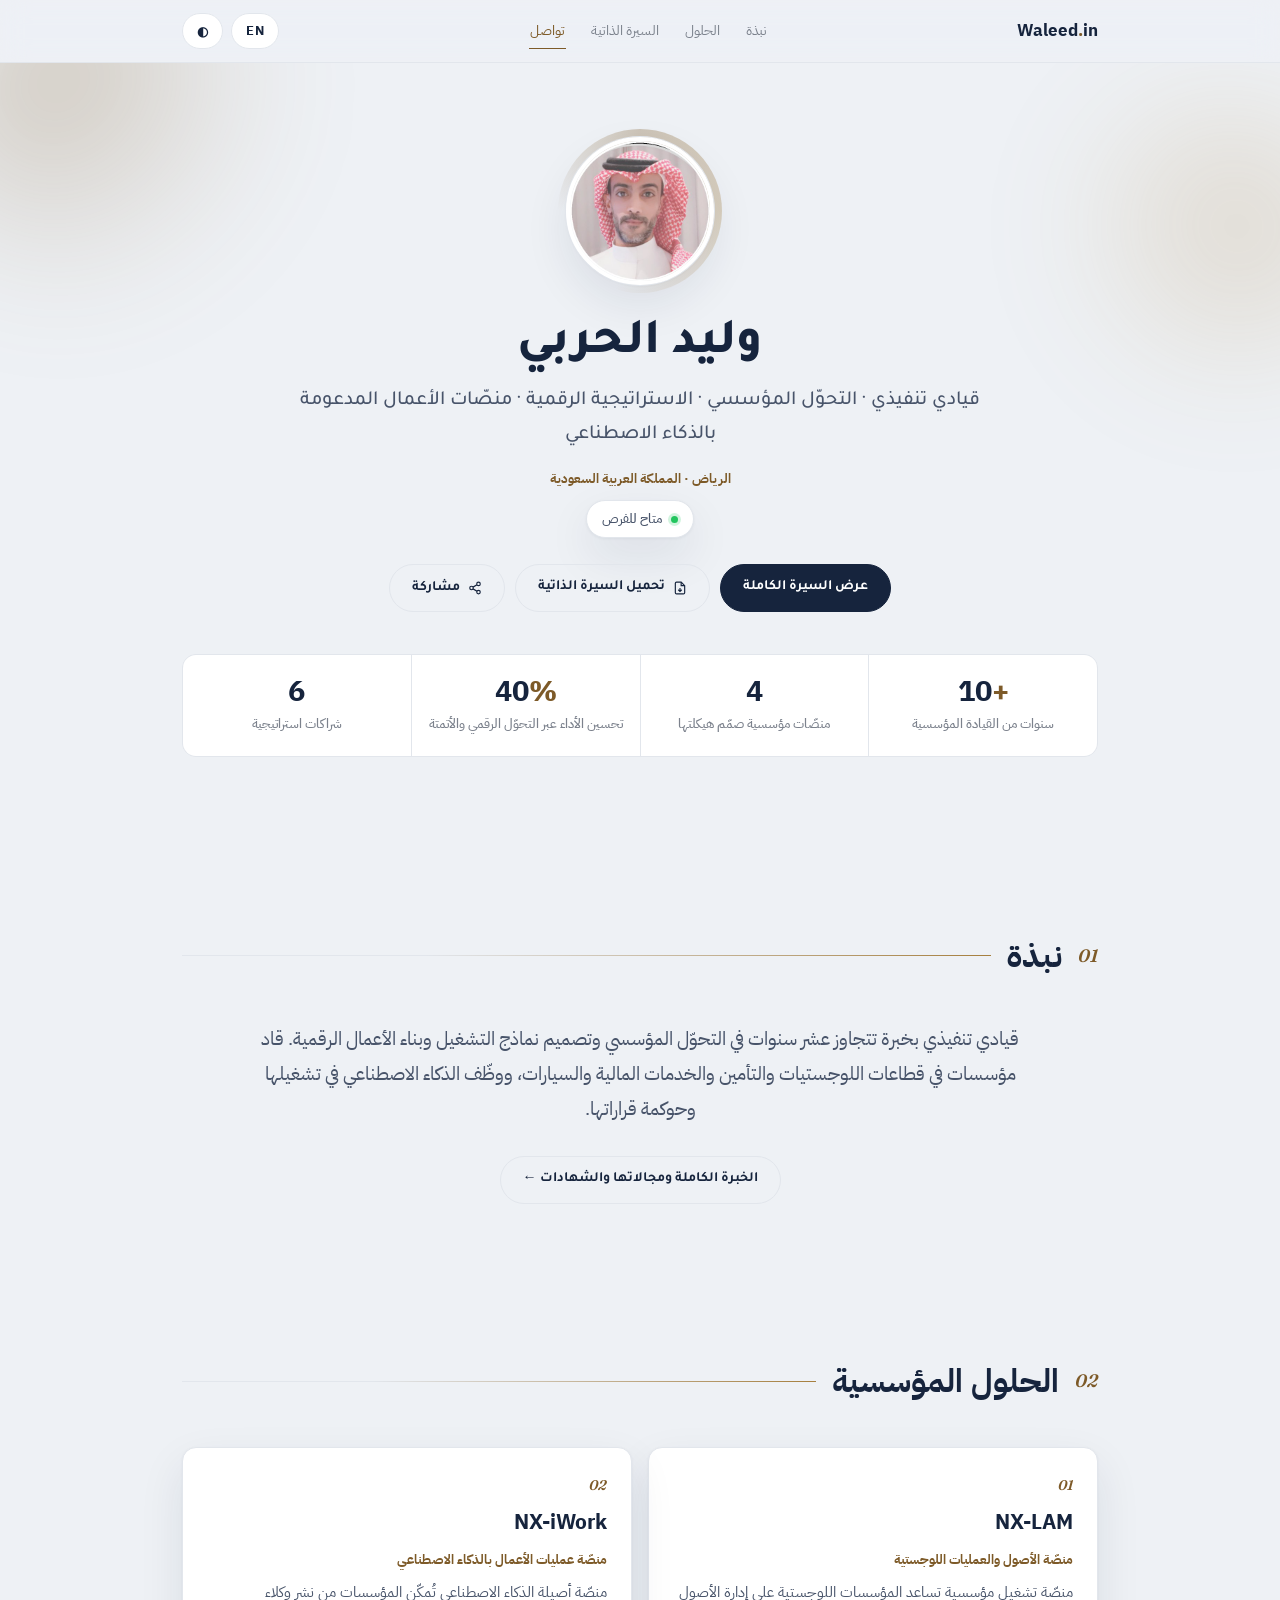
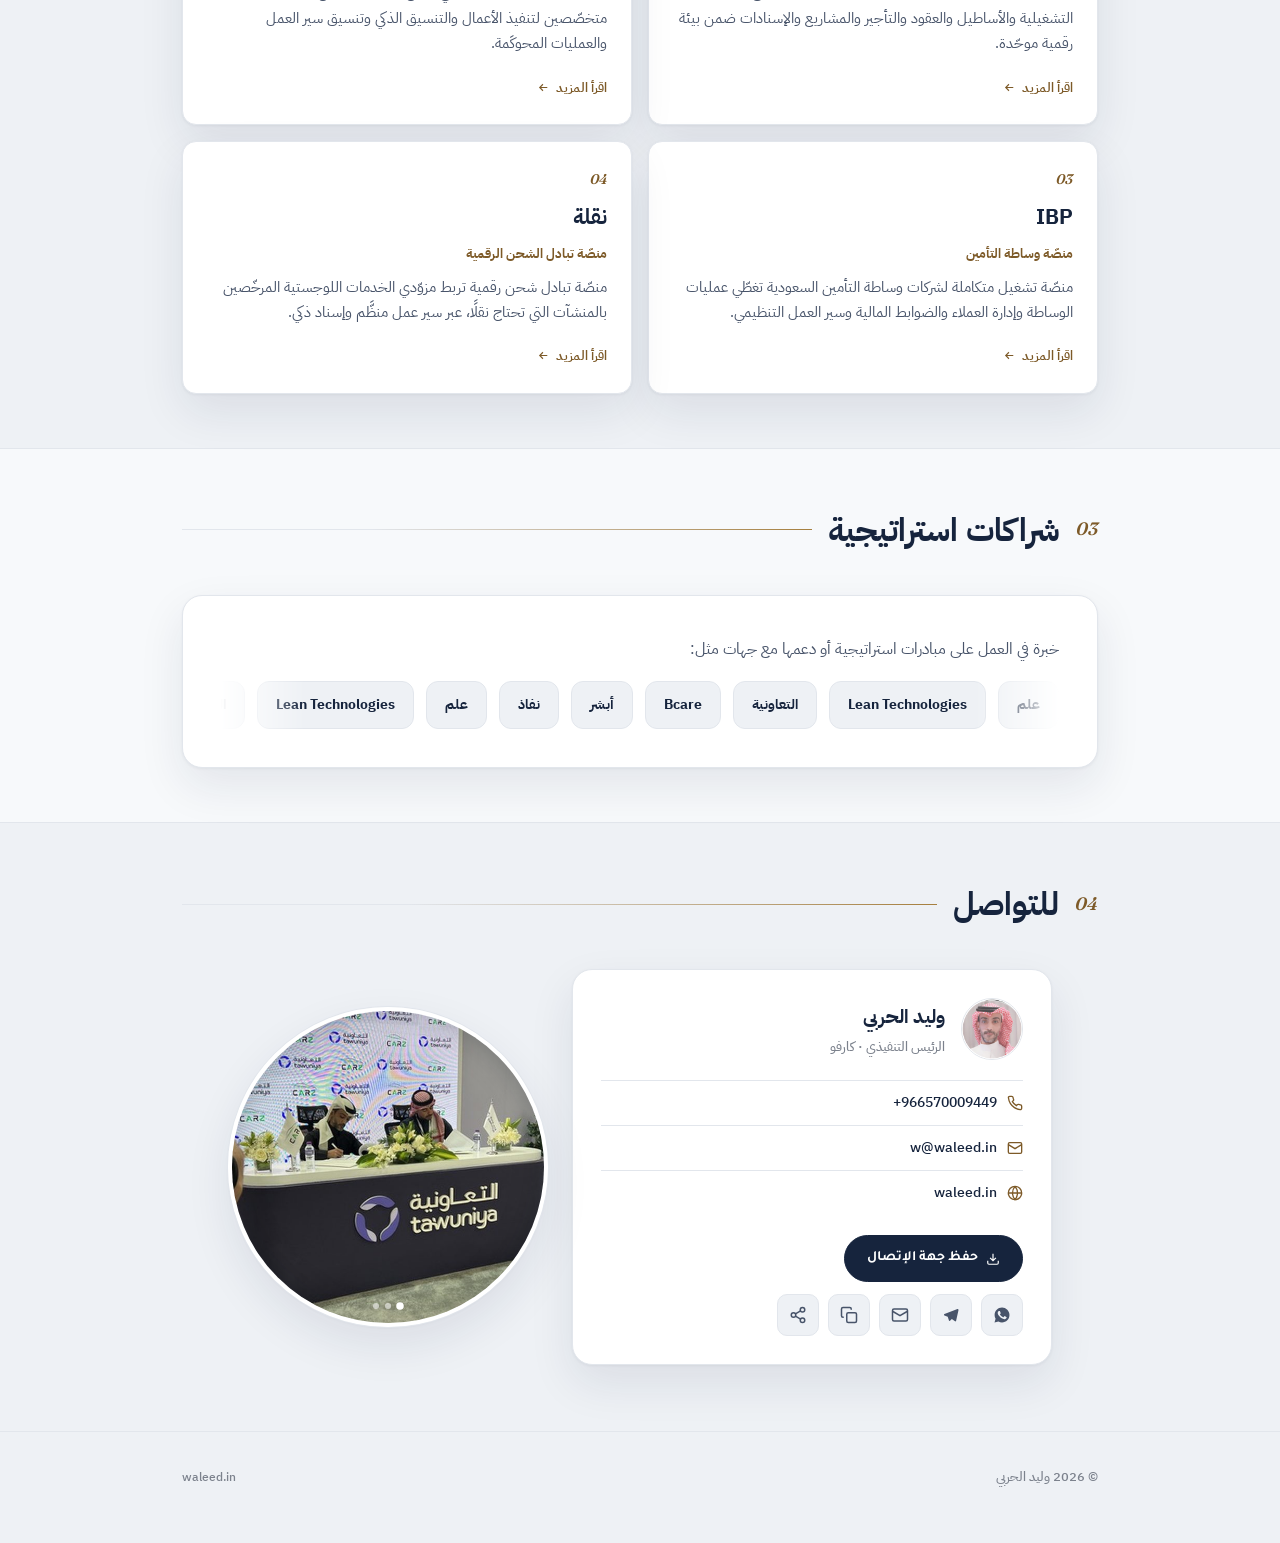
==== ar/index.html @ 71bf7780 "Split the site into a landing page and /cv waleed.in/en and /ar are now an executive landing page; t" ====
<!DOCTYPE html>
<html lang="ar" dir="rtl"><head>
<meta charset="UTF-8"/><meta name="viewport" content="width=device-width,initial-scale=1.0"/>
<title>وليد الحربي — قيادي تنفيذي في التحوّل المؤسسي ومنصّات الأعمال بالذكاء الاصطناعي</title>
<meta name="description" content="وليد الحربي — قيادي تنفيذي بخبرة تتجاوز عشر سنوات في التحوّل المؤسسي وتصميم نماذج التشغيل المؤسسية وبناء منصّات الأعمال المدعومة بالذكاء الاصطناعي عبر قطاعات اللوجستيات والتأمين والخدمات المالية والسيارات. مقره الرياض، المملكة العربية السعودية."/>
<meta name="keywords" content="وليد الحربي, قيادي تنفيذي, التحوّل المؤسسي, الاستراتيجية الرقمية, المنصّات المؤسسية, الذكاء الاصطناعي المؤسسي, تصميم نموذج التشغيل, الرياض, السعودية"/>
<meta name="author" content="Waleed Al Harbi"/>
<meta name="robots" content="index, follow"/>
<link rel="canonical" href="https://waleed.in/ar/"/>
<link rel="icon" type="image/png" href="/assets/favicon.png"/>
<link rel="apple-touch-icon" href="/assets/favicon.png"/>
<!-- Open Graph -->
<meta property="og:type" content="profile"/>
<meta property="og:title" content="وليد الحربي — قيادي تنفيذي في التحوّل المؤسسي ومنصّات الأعمال بالذكاء الاصطناعي"/>
<meta property="og:description" content="وليد الحربي — قيادي تنفيذي بخبرة تتجاوز عشر سنوات في التحوّل المؤسسي وتصميم نماذج التشغيل المؤسسية وبناء منصّات الأعمال المدعومة بالذكاء الاصطناعي عبر قطاعات اللوجستيات والتأمين والخدمات المالية والسيارات. مقره الرياض، المملكة العربية السعودية."/>
<meta property="og:url" content="https://waleed.in/ar/"/>
<meta property="og:image" content="https://waleed.in/assets/og-image.jpg"/>
<meta property="og:image:width" content="1200"/>
<meta property="og:image:height" content="630"/>
<meta property="og:site_name" content="waleed.in"/>
<meta property="og:locale" content="ar_SA"/>
<meta property="og:locale:alternate" content="en_US"/>
<meta property="profile:first_name" content="Waleed"/>
<meta property="profile:last_name" content="Al Harbi"/>
<!-- Twitter -->
<meta name="twitter:card" content="summary_large_image"/>
<meta name="twitter:title" content="وليد الحربي — قيادي تنفيذي في التحوّل المؤسسي ومنصّات الأعمال بالذكاء الاصطناعي"/>
<meta name="twitter:description" content="وليد الحربي — قيادي تنفيذي بخبرة تتجاوز عشر سنوات في التحوّل المؤسسي وتصميم نماذج التشغيل المؤسسية وبناء منصّات الأعمال المدعومة بالذكاء الاصطناعي عبر قطاعات اللوجستيات والتأمين والخدمات المالية والسيارات. مقره الرياض، المملكة العربية السعودية."/>
<meta name="twitter:image" content="https://waleed.in/assets/og-image.jpg"/>
<!-- JSON-LD -->
<script type="application/ld+json">
{"@context":"https://schema.org","@type":"Person","name":"Waleed Al Harbi","alternateName":"وليد الحربي","jobTitle":"Chief Executive Officer","description":"وليد الحربي، قيادي تنفيذي بخبرة تتجاوز عشر سنوات في التحوّل المؤسسي وتصميم نماذج التشغيل المؤسسية وبناء منصّات الأعمال المدعومة بالذكاء الاصطناعي عبر قطاعات اللوجستيات والتأمين والخدمات المالية والسيارات. مقره الرياض.","url":"https://waleed.in","image":"https://waleed.in/assets/og-image.jpg","email":"w@waleed.in","telephone":"+966570009449","address":{"@type":"PostalAddress","addressLocality":"Riyadh","addressCountry":"SA"},"knowsLanguage":["ar","en"],"worksFor":{"@type":"Organization","name":"CARVO"},"knowsAbout":["Enterprise Transformation","Business Architecture","Enterprise Operating Platforms","Digital Strategy","Enterprise AI","Agentic AI","Operating Model Design","Commercial Strategy"]}
</script>

<link rel="alternate" hreflang="ar" href="https://waleed.in/ar/"/><link rel="alternate" hreflang="en" href="https://waleed.in/en/"/>
<link rel="preconnect" href="https://fonts.googleapis.com"/><link rel="preconnect" href="https://fonts.gstatic.com" crossorigin/>
<link href="https://fonts.googleapis.com/css2?family=IBM+Plex+Sans+Arabic:wght@400;500;600;700&family=Tajawal:wght@500;700;800&family=Fraunces:ital,opsz,wght@1,9..144,500;1,9..144,600&display=swap" rel="stylesheet"/>
<link rel="stylesheet" href="/assets/css/site-ar.css"/><style id="wa-assistant-disabled">/* لإعادة تفعيل المساعد: احذف هذا البلوك بالكامل */ #wa-fab-wrap,#wa-overlay{display:none!important}</style>
</head><body>
<div class="scroll-prog" aria-hidden="true"><i id="sprog"></i></div>
<nav><div class="wrap"><a class="brand" href="./">Waleed<em>.</em>in</a><div class="nav-links"><a href="#profile">نبذة</a><a href="#solutions">الحلول</a><a href="cv/">السيرة الذاتية</a><a href="#contact">تواصل</a></div><div class="nav-r"><a class="pill" href="../en/" style="font-family:'IBM Plex Sans Arabic';letter-spacing:.04em">EN</a><button class="pill" id="tb"><span id="ti">◐</span></button></div></div></nav>
<main>
<section class="hero"><div class="hero-bg" aria-hidden="true"><b></b><b></b></div><div class="hero-spot" aria-hidden="true"></div><div class="wrap">
  <div class="av-wrap"><img class="av" src="/assets/img/avatar.jpg" alt="وليد الحربي"/><span class="ping" aria-hidden="true"></span><span class="ping p2" aria-hidden="true"></span><span class="ping p3" aria-hidden="true"></span></div>
  <h1>وليد الحربي</h1>
  <div class="hero-role">قيادي تنفيذي &middot; التحوّل المؤسسي &middot; الاستراتيجية الرقمية &middot; منصّات الأعمال المدعومة بالذكاء الاصطناعي</div>
  <div class="kicker">الرياض &middot; المملكة العربية السعودية</div>
  <div class="hero-loc"><span class="avail"><span class="d"></span>متاح للفرص</span></div>
  <div class="ctas">
    <a class="btn btn-p" href="cv/">عرض السيرة الكاملة</a>
    <a class="btn btn-g" href="/assets/Waleed-Al-Harbi-CV.pdf" download="Waleed-Al-Harbi-CV.pdf"><svg width="14" height="14" viewBox="0 0 24 24" fill="none" stroke="currentColor" stroke-width="2"><path d="M14 2H6a2 2 0 0 0-2 2v16a2 2 0 0 0 2 2h12a2 2 0 0 0 2-2V8z"/><path d="M14 2v6h6"/><path d="M12 18v-6M9 15l3 3 3-3"/></svg>تحميل السيرة الذاتية</a>
    <button class="btn btn-g" id="wa-share-btn" type="button" aria-label="مشاركة الموقع"><svg width="14" height="14" viewBox="0 0 24 24" fill="none" stroke="currentColor" stroke-width="2"><circle cx="18" cy="5" r="3"/><circle cx="6" cy="12" r="3"/><circle cx="18" cy="19" r="3"/><path d="m8.6 13.5 6.8 4M15.4 6.5l-6.8 4"/></svg>مشاركة</button>
  </div>
  <div class="metrics rv">
    <div class="metric"><div class="n" data-c="10" data-s="+">0</div><div class="l">سنوات من القيادة المؤسسية</div></div>
    <div class="metric"><div class="n" data-c="4">0</div><div class="l">منصّات مؤسسية صمّم هيكلتها</div></div>
    <div class="metric"><div class="n" data-c="40" data-s="%">0</div><div class="l">تحسين الأداء عبر التحوّل الرقمي والأتمتة</div></div>
    <div class="metric"><div class="n" data-c="6">0</div><div class="l">شراكات استراتيجية</div></div>
  </div>
</div></section>

<section class="sec" id="profile"><div class="wrap">
  <div class="sec-hd rv"><span class="sec-num">01</span><span class="sec-title">نبذة</span><span class="sec-line"></span></div>
  <p class="lead-in rv">قيادي تنفيذي بخبرة تتجاوز عشر سنوات في التحوّل المؤسسي وتصميم نماذج التشغيل وبناء الأعمال الرقمية. قاد مؤسسات في قطاعات اللوجستيات والتأمين والخدمات المالية والسيارات، ووظّف الذكاء الاصطناعي في تشغيلها وحوكمة قراراتها.</p>
  <div class="ctas" style="margin-top:30px"><a class="btn btn-g" href="cv/">الخبرة الكاملة ومجالاتها والشهادات &larr;</a></div>
</div></section>

<section class="sec" id="solutions"><div class="wrap">
  <div class="sec-hd rv"><span class="sec-num">02</span><span class="sec-title">الحلول المؤسسية</span><span class="sec-line"></span></div>
  <div class="sol">
    <button class="sol-c rv" type="button" data-detail="d-nxlam">
      <span class="sol-i">01</span>
      <h3>NX-LAM</h3>
      <span class="sol-t">منصّة الأصول والعمليات اللوجستية</span>
      <p>منصّة تشغيل مؤسسية تساعد المؤسسات اللوجستية على إدارة الأصول التشغيلية والأساطيل والعقود والتأجير والمشاريع والإسنادات ضمن بيئة رقمية موحّدة.</p>
      <span class="sol-more">اقرأ المزيد <svg viewBox="0 0 24 24" fill="none" stroke="currentColor" stroke-width="2"><path d="M5 12h14M13 6l6 6-6 6"/></svg></span>
    </button>
    <button class="sol-c rv" type="button" data-detail="d-nxiwork">
      <span class="sol-i">02</span>
      <h3>NX-iWork</h3>
      <span class="sol-t">منصّة عمليات الأعمال بالذكاء الاصطناعي</span>
      <p>منصّة أصيلة الذكاء الاصطناعي تُمكّن المؤسسات من نشر وكلاء متخصّصين لتنفيذ الأعمال والتنسيق الذكي وتنسيق سير العمل والعمليات المحوكَمة.</p>
      <span class="sol-more">اقرأ المزيد <svg viewBox="0 0 24 24" fill="none" stroke="currentColor" stroke-width="2"><path d="M5 12h14M13 6l6 6-6 6"/></svg></span>
    </button>
    <button class="sol-c rv" type="button" data-detail="d-ibp">
      <span class="sol-i">03</span>
      <h3>IBP</h3>
      <span class="sol-t">منصّة وساطة التأمين</span>
      <p>منصّة تشغيل متكاملة لشركات وساطة التأمين السعودية تغطّي عمليات الوساطة وإدارة العملاء والضوابط المالية وسير العمل التنظيمي.</p>
      <span class="sol-more">اقرأ المزيد <svg viewBox="0 0 24 24" fill="none" stroke="currentColor" stroke-width="2"><path d="M5 12h14M13 6l6 6-6 6"/></svg></span>
    </button>
    <button class="sol-c rv" type="button" data-detail="d-naqlah">
      <span class="sol-i">04</span>
      <h3>نقلة</h3>
      <span class="sol-t">منصّة تبادل الشحن الرقمية</span>
      <p>منصّة تبادل شحن رقمية تربط مزوّدي الخدمات اللوجستية المرخّصين بالمنشآت التي تحتاج نقلًا، عبر سير عمل منظَّم وإسناد ذكي.</p>
      <span class="sol-more">اقرأ المزيد <svg viewBox="0 0 24 24" fill="none" stroke="currentColor" stroke-width="2"><path d="M5 12h14M13 6l6 6-6 6"/></svg></span>
    </button>
  </div>
</div></section>

<section class="sec" id="partnerships"><div class="wrap">
  <div class="sec-hd rv"><span class="sec-num">03</span><span class="sec-title">شراكات استراتيجية</span><span class="sec-line"></span></div>
  <div class="about rv">
    <p class="body">خبرة في العمل على مبادرات استراتيجية أو دعمها مع جهات مثل:</p>
    <div class="pmq"><div class="pmq-t"><span class="partner">علم</span><span class="partner">Lean Technologies</span><span class="partner">التعاونية</span><span class="partner">Bcare</span><span class="partner">أبشر</span><span class="partner">نفاذ</span><span class="partner" aria-hidden="true">علم</span><span class="partner" aria-hidden="true">Lean Technologies</span><span class="partner" aria-hidden="true">التعاونية</span><span class="partner" aria-hidden="true">Bcare</span><span class="partner" aria-hidden="true">أبشر</span><span class="partner" aria-hidden="true">نفاذ</span></div></div>
  </div>
</div></section>

<section class="sec" id="contact"><div class="wrap">
  <div class="sec-hd rv"><span class="sec-num">04</span><span class="sec-title">للتواصل</span><span class="sec-line"></span></div>
  <div class="contact-row">
  <div class="cc rv">
    <div class="cc-top"><div class="cc-av"><img src="/assets/img/avatar.jpg" alt="وليد"/></div><div><h3>وليد الحربي</h3><p>الرئيس التنفيذي &middot; كارفو</p></div></div>
    <a class="cr" href="tel:+966570009449"><svg viewBox="0 0 24 24" fill="none" stroke="currentColor" stroke-width="2"><path d="M22 16.92v3a2 2 0 0 1-2.18 2 19.79 19.79 0 0 1-8.63-3.07 19.5 19.5 0 0 1-6-6 19.79 19.79 0 0 1-3.07-8.67A2 2 0 0 1 4.11 2h3a2 2 0 0 1 2 1.72c.13.96.36 1.9.7 2.81a2 2 0 0 1-.45 2.11L8.09 9.91a16 16 0 0 0 6 6l1.27-1.27a2 2 0 0 1 2.11-.45c.91.34 1.85.57 2.81.7A2 2 0 0 1 22 16.92z"/></svg><span class="ltr-text">+966570009449</span></a>
    <a class="cr" href="mailto:w@waleed.in"><svg viewBox="0 0 24 24" fill="none" stroke="currentColor" stroke-width="2"><rect x="2" y="4" width="20" height="16" rx="2"/><path d="m22 7-10 6L2 7"/></svg><span class="ltr-text">w@waleed.in</span></a>
    <a class="cr" href="https://waleed.in" target="_blank" rel="noopener"><svg viewBox="0 0 24 24" fill="none" stroke="currentColor" stroke-width="2"><circle cx="12" cy="12" r="10"/><path d="M2 12h20M12 2a15.3 15.3 0 0 1 0 20 15.3 15.3 0 0 1 0-20"/></svg><span class="ltr-text">waleed.in</span></a>
    <div class="cc-acts"><a class="btn btn-p" id="sc2" href="/assets/Waleed-Al-Harbi-ar.vcf" download="Waleed-Al-Harbi.vcf"><svg width="14" height="14" viewBox="0 0 24 24" fill="none" stroke="currentColor" stroke-width="2"><path d="M21 15v4a2 2 0 0 1-2 2H5a2 2 0 0 1-2-2v-4"/><path d="M7 10l5 5 5-5M12 15V3"/></svg>حفظ جهة الإتصال</a></div>
    <div class="shr">
      <a class="sb" id="wa" title="واتساب" target="_blank" rel="noopener"><svg viewBox="0 0 24 24" fill="currentColor"><path d="M12.04 2C6.58 2 2.13 6.45 2.13 11.91c0 1.75.46 3.45 1.32 4.95L2 22l5.25-1.38a9.9 9.9 0 0 0 4.79 1.22h.01c5.46 0 9.91-4.45 9.91-9.91 0-2.65-1.03-5.14-2.9-7.01A9.82 9.82 0 0 0 12.04 2zm5.8 14.13c-.24.68-1.4 1.3-1.94 1.38-.5.07-1.13.1-1.82-.11-.42-.13-.96-.31-1.65-.61-2.9-1.25-4.8-4.17-4.94-4.36-.15-.19-1.19-1.58-1.19-3.02s.76-2.14 1.03-2.43c.27-.29.58-.37.78-.37l.56.01c.18.01.42-.07.66.5.24.59.83 2.03.9 2.18.07.15.12.32.02.51-.1.19-.15.31-.29.48-.15.17-.31.38-.44.51-.15.15-.3.31-.13.6.17.29.77 1.27 1.65 2.06 1.13 1.01 2.09 1.32 2.38 1.47.29.15.46.12.63-.07.17-.19.73-.85.92-1.14.19-.29.39-.24.66-.15.27.1 1.7.8 1.99.95.29.15.48.22.55.34.07.12.07.69-.17 1.37z"/></svg></a>
      <a class="sb" id="tg" title="تيليجرام" target="_blank" rel="noopener"><svg viewBox="0 0 24 24" fill="currentColor"><path d="M21.94 4.27a1.3 1.3 0 0 0-1.32-.2L3.3 10.78c-.86.34-.85 1.57.02 1.89l4.3 1.6 1.66 5.06c.2.6.95.78 1.4.34l2.42-2.36 4.3 3.16c.5.37 1.22.1 1.36-.5l3.2-14.4a1.3 1.3 0 0 0-.42-1.3z"/></svg></a>
      <a class="sb" id="em" title="البريد" href="mailto:w@waleed.in"><svg viewBox="0 0 24 24" fill="none" stroke="currentColor" stroke-width="2"><rect x="2" y="4" width="20" height="16" rx="2"/><path d="m22 7-10 6L2 7"/></svg></a>
      <button class="sb" id="cp" title="نسخ الرابط"><svg viewBox="0 0 24 24" fill="none" stroke="currentColor" stroke-width="2"><rect x="9" y="9" width="13" height="13" rx="2"/><path d="M5 15H4a2 2 0 0 1-2-2V4a2 2 0 0 1 2-2h9a2 2 0 0 1 2 2v1"/></svg></button>
      <button class="sb" id="ns" title="مشاركة"><svg viewBox="0 0 24 24" fill="none" stroke="currentColor" stroke-width="2"><circle cx="18" cy="5" r="3"/><circle cx="6" cy="12" r="3"/><circle cx="18" cy="19" r="3"/><path d="m8.6 13.5 6.8 4M15.4 6.5l-6.8 4"/></svg></button>
    </div>
  </div>

<div class="cc-gallery rv">
  <div class="cc-frame" id="cc-frame" oncontextmenu="return false" draggable="false">
    <div class="cc-slide active" style="background-image:url(/assets/img/gallery-1.jpg)"></div><div class="cc-slide" style="background-image:url(/assets/img/gallery-2.jpg)"></div><div class="cc-slide" style="background-image:url(/assets/img/gallery-3.jpg)"></div>
    <div class="cc-ring"></div>
    <div class="cc-guard"></div>
    <div class="cc-dots"><span class="cc-dot on"></span><span class="cc-dot"></span><span class="cc-dot"></span></div>
  </div>
</div>
</div>
</div></section>
</main>
<footer><div class="wrap"><p>&#169; <span id="yr"></span> وليد الحربي</p><p class="en">waleed.in</p></div></footer>
<div class="toast" id="toast"></div>

<!-- تفاصيل الحلول -->
<template id="d-nxlam">
  <h3>NX-LAM</h3><span class="sol-t">منصّة الأصول والعمليات اللوجستية</span>
  <p>منصّة تشغيل مؤسسية صُمّمت لتمكين المؤسسات اللوجستية من إدارة أصولها وعملياتها الميدانية من بيئة رقمية واحدة، بدلًا من الجداول والأدوات المتفرّقة التي تفصل عادةً بين التشغيل والمالية والإدارة.</p>
  <p>بُنيت المنصّة وفق طبيعة عمل القطاع اللوجستي فعليًا: الأصول تُقتنى وتُسنَد، والعقود والتأجير تحمل التزامات، والمشاريع تستهلك موارد، والإدارة التنفيذية تحتاج رؤية موثوقة لكل ذلك أثناء سير العمل لا بعده.</p>
  <h4>القدرات الأساسية</h4>
  <ul>
    <li>إدارة الأصول التشغيلية والأساطيل عبر دورة حياة الملكية كاملة</li>
    <li>إدارة العقود والتأجير مع الالتزامات المرتبطة بكل اتفاقية</li>
    <li>تأسيس المشاريع وإسناد الموارد ومتابعة التقدّم</li>
    <li>تقارير الأداء التنفيذي مبنية على بيانات تشغيلية حيّة</li>
    <li>بيئة تشغيل موحّدة تربط التنفيذ بالضوابط المالية والحوكمة</li>
  </ul>
  <h4>أين تُستخدم</h4>
  <p>المؤسسات اللوجستية وشركات النقل التي تدير أصولًا مملوكة أو مؤجَّرة عبر مشاريع أو مواقع أو أطراف تعاقدية متعدّدة.</p>
</template>

<template id="d-nxiwork">
  <h3>NX-iWork</h3><span class="sol-t">منصّة عمليات الأعمال بالذكاء الاصطناعي</span>
  <p>منصّة تشغيل مؤسسية أصيلة الذكاء الاصطناعي تتيح للمؤسسة نشر وكلاء متخصّصين داخل سير عملها الفعلي — لا كمساعد محادثة مُلحق من الخارج، بل كمشاركين في التنفيذ والتنسيق ودعم القرار.</p>
  <p>الفكرة الحاكمة أن الذكاء الاصطناعي المؤسسي لا يصبح ذا قيمة إلا حين يعمل ضمن حدود واضحة: للوكيل نطاق يعرفه، وسير عمل معتمد يتحرّك داخله، وأثر يمكن للإدارة مراجعته. وقد بُنيت المنصّة على هذا المبدأ.</p>
  <h4>القدرات الأساسية</h4>
  <ul>
    <li>نشر وكلاء ذكاء اصطناعي متخصّصين مرتبطين بوظائف الأعمال</li>
    <li>تنسيق سير العمل عبر عمليات متعدّدة الخطوات والأطراف</li>
    <li>التنسيق الذكي بين الفرق والأنظمة والوكلاء</li>
    <li>دعم القرار مبني على السياق التشغيلي للمؤسسة نفسها</li>
    <li>تنفيذ محوكَم يُبقي العمل الآلي قابلًا للتدقيق وضمن السياسات</li>
  </ul>
  <h4>أين تُستخدم</h4>
  <p>المؤسسات التي تريد دمج الذكاء الاصطناعي في عملياتها اليومية مع بقاء الحوكمة والمساءلة قائمة، بدلًا من التجارب المعزولة.</p>
</template>

<template id="d-ibp">
  <h3>IBP</h3><span class="sol-t">منصّة وساطة التأمين</span>
  <p>منصّة تشغيل متكاملة لشركات وساطة التأمين السعودية، تغطّي أعمال الوساطة من طرف إلى طرف: علاقة العميل، وسير عمل الوثيقة، والحركة المالية، والربط مع شركات التأمين، والالتزامات التنظيمية المحيطة بذلك كلّه.</p>
  <p>تدير شركات الوساطة هذه الوظائف عادةً عبر أنظمة منفصلة، ممّا يُبطئ التسويات ويجعل الامتثال يدويًا. تجمعها IBP في بيئة تشغيل واحدة مصمّمة وفق الواقع التنظيمي المحلي.</p>
  <h4>القدرات الأساسية</h4>
  <ul>
    <li>عمليات الوساطة عبر دورة حياة الوثيقة</li>
    <li>إدارة العملاء وسير عمل خدمتهم</li>
    <li>ضوابط مالية على المستحقات والتسويات والعمولات</li>
    <li>الربط مع شركات التأمين للتسعير والإصدار وبيانات الوثائق</li>
    <li>سير عمل تنظيمي وعمليات مالية متوافقة مع هيئة الزكاة والضريبة والجمارك (ZATCA)</li>
  </ul>
  <h4>أين تُستخدم</h4>
  <p>شركات وساطة التأمين المرخّصة في المملكة التي تحتاج الكفاءة التشغيلية والامتثال التنظيمي في نظام واحد.</p>
</template>

<template id="d-naqlah">
  <h3>نقلة</h3><span class="sol-t">منصّة تبادل الشحن الرقمية</span>
  <p>منصّة تبادل شحن رقمية تربط مزوّدي الخدمات اللوجستية المرخّصين بالمنشآت التي تحتاج نقل بضائعها، لتحلّ محلّ مكالمات الوسطاء والترتيبات غير الرسمية بسوق رقمي منظَّم وقابل للتعامل التجاري.</p>
  <p>كان السؤال التصميمي: كيف نجعل سوق الشحن ثنائي الأطراف جديرًا بالثقة؟ الجواب: مشاركة الناقلين المرخّصين فقط، وصياغة المتطلبات بشكل منظَّم، وإسناد يقوم على المطابقة لا على أسبقية الردّ.</p>
  <h4>القدرات الأساسية</h4>
  <ul>
    <li>سوق رقمي يربط مزوّدي الخدمات اللوجستية المرخّصين بالشاحنين</li>
    <li>سير عمل تشغيلي منظَّم من الطلب حتى التسليم</li>
    <li>معاملات تجارية تُدار داخل المنصّة</li>
    <li>إسناد ذكي يطابق الشحنات بالمزوّدين المناسبين</li>
  </ul>
  <h4>أين تُستخدم</h4>
  <p>المنشآت ذات الاحتياجات المتكرّرة للنقل، ومزوّدو الخدمات اللوجستية المرخّصون الباحثون عن طلب مؤهّل.</p>
</template>

<div class="mdl" id="mdl" role="dialog" aria-modal="true"><div class="mdl-bd"></div><div class="mdl-c"></div></div>

<!-- ============ Waleed.in AI Assistant Widget ============ -->
<script>window.WALEED_ASSISTANT_ENDPOINT = "https://waleed-assistant.w-3e8.workers.dev";</script>
<link rel="stylesheet" href="/assets/css/assistant.css"/>
<div id="wa-fab-wrap">
  <button id="wa-tag" type="button" aria-label="افتح المساعد">تعرّف على وليد أكثر <b>عبر مساعده الذكي</b> <span class="wa-x">✦</span></button>
  <button id="wa-fab" type="button" aria-label="المساعد الذكي">
    <img src="/assets/img/avatar.jpg" alt="وليد"/>
    <span class="wa-fab-dot"></span>
  </button>
</div>
<div id="wa-overlay" role="dialog" aria-modal="true" aria-label="المساعد الذكي لوليد">
  <div class="wa-panel">
    <div class="wa-head">
      <div class="wa-ava"><img src="/assets/img/avatar.jpg" alt="وليد"/></div>
      <div class="wa-meta">
        <div class="wa-name">مساعد وليد الذكي</div>
        <div class="wa-sub"><span class="wa-dot"></span> يعرف خبرات وليد ومجالاته</div>
      </div>
      <button id="wa-close" type="button" aria-label="إغلاق والعودة للموقع">
        <svg viewBox="0 0 24 24" fill="none" stroke="currentColor" stroke-width="2"><path d="M18 6 6 18M6 6l12 12"/></svg>
      </button>
    </div>
    <div class="wa-body" id="wa-body"></div>
    <div class="wa-input">
      <button class="wa-iconbtn" id="wa-mic" type="button" aria-label="تحدّث صوتيًا" title="تحدّث صوتيًا">
        <svg viewBox="0 0 24 24" fill="none" stroke="currentColor" stroke-width="2"><path d="M12 1a3 3 0 0 0-3 3v8a3 3 0 0 0 6 0V4a3 3 0 0 0-3-3z"/><path d="M19 10v2a7 7 0 0 1-14 0v-2M12 19v4M8 23h8"/></svg>
      </button>
      <textarea id="wa-text" rows="1" placeholder="اسأل عن خبرات وليد ومجالاته..." aria-label="اكتب رسالتك"></textarea>
      <button class="wa-iconbtn" id="wa-send" type="button" aria-label="إرسال" disabled>
        <svg viewBox="0 0 24 24" fill="none" stroke="currentColor" stroke-width="2"><path d="M22 2 11 13M22 2l-7 20-4-9-9-4 20-7z"/></svg>
      </button>
    </div>
  </div>
</div>
<script src="/assets/js/assistant.js" defer></script>

<div class="wa-share-pop" id="wa-share-pop">
  <div class="wa-share-card">
    <h4>مشاركة الموقع</h4>
    <p>اختر طريقة المشاركة</p>
    <div class="wa-share-list">
      <button class="wa-share-item" id="wsh-wa"><span class="wa-si-wa"><svg viewBox="0 0 24 24" fill="currentColor"><path d="M12.04 2C6.58 2 2.13 6.45 2.13 11.91c0 1.75.46 3.45 1.32 4.95L2 22l5.25-1.38a9.9 9.9 0 0 0 4.79 1.22h.01c5.46 0 9.91-4.45 9.91-9.91 0-2.65-1.03-5.14-2.9-7.01A9.82 9.82 0 0 0 12.04 2zm5.8 14.13c-.24.68-1.4 1.3-1.94 1.38-.5.07-1.13.1-1.82-.11-.42-.13-.96-.31-1.65-.61-2.9-1.25-4.8-4.17-4.94-4.36-.15-.19-1.19-1.58-1.19-3.02s.76-2.14 1.03-2.43c.27-.29.58-.37.78-.37l.56.01c.18.01.42-.07.66.5.24.59.83 2.03.9 2.18.07.15.12.32.02.51-.1.19-.15.31-.29.48-.15.17-.31.38-.44.51-.15.15-.3.31-.13.6.17.29.77 1.27 1.65 2.06 1.13 1.01 2.09 1.32 2.38 1.47.29.15.46.12.63-.07.17-.19.73-.85.92-1.14.19-.29.39-.24.66-.15.27.1 1.7.8 1.99.95.29.15.48.22.55.34.07.12.07.69-.17 1.37z"/></svg></span>واتساب</button>
      <button class="wa-share-item" id="wsh-tg"><span class="wa-si-tg"><svg viewBox="0 0 24 24" fill="currentColor"><path d="M21.94 4.27a1.3 1.3 0 0 0-1.32-.2L3.3 10.78c-.86.34-.85 1.57.02 1.89l4.3 1.6 1.66 5.06c.2.6.95.78 1.4.34l2.42-2.36 4.3 3.16c.5.37 1.22.1 1.36-.5l3.2-14.4a1.3 1.3 0 0 0-.42-1.3z"/></svg></span>تيليجرام</button>
      <button class="wa-share-item" id="wsh-em"><span class="wa-si-em"><svg viewBox="0 0 24 24" fill="none" stroke="currentColor" stroke-width="2"><rect x="2" y="4" width="20" height="16" rx="2"/><path d="m22 7-10 6L2 7"/></svg></span>البريد</button>
      <button class="wa-share-item" id="wsh-cp"><span class="wa-si-cp"><svg viewBox="0 0 24 24" fill="none" stroke="currentColor" stroke-width="2"><rect x="9" y="9" width="13" height="13" rx="2"/><path d="M5 15H4a2 2 0 0 1-2-2V4a2 2 0 0 1 2-2h9a2 2 0 0 1 2 2v1"/></svg></span>نسخ الرابط</button>
    </div>
    <button class="wa-share-close" id="wsh-close">إغلاق</button>
  </div>
</div>

<script src="/assets/js/site.js" defer></script>
</body></html>
---- assets/css/site-ar.css ----
/* waleed.in — Arabic stylesheet */

:root{--ink:#16243d;--ink2:#48546a;--muted:#7c828d;--bg:#eef1f5;--card:#ffffff;--bdr:#e2e6ec;--ac:#7d5a28;--ac2:#a67f3e;--sh:0 1px 3px rgba(22,36,61,.05),0 18px 46px rgba(22,36,61,.09);--r:14px;--maxw:960px}
html[data-theme=dark]{--ink:#eef1f6;--ink2:#a6b1c0;--muted:#727f8f;--bg:#0b1421;--card:#12202f;--bdr:#213247;--ac:#d3b06a;--ac2:#e6cd95}
*{box-sizing:border-box;margin:0;padding:0}
html{scroll-behavior:smooth;scroll-padding-top:70px}
body{font-family:'IBM Plex Sans Arabic',sans-serif;background:var(--bg);color:var(--ink);-webkit-font-smoothing:antialiased;overflow-x:hidden;transition:background .35s,color .35s;line-height:1.7}
a{color:inherit;text-decoration:none}
.wrap{max-width:var(--maxw);margin:0 auto;padding:0 22px}
nav{position:sticky;top:0;z-index:100;border-bottom:1px solid var(--bdr);backdrop-filter:blur(14px) saturate(160%);background:color-mix(in srgb,var(--bg) 80%,transparent)}
nav .wrap{display:flex;align-items:center;justify-content:space-between;height:58px}
.brand{font-family:'IBM Plex Sans Arabic';font-weight:800;font-size:17px;letter-spacing:.01em}
.brand em{color:var(--ac);font-style:normal}
.nav-r{display:flex;gap:8px}
.pill{border:1px solid var(--bdr);background:var(--card);border-radius:999px;padding:6px 14px;font-size:13px;font-weight:700;cursor:pointer;color:var(--ink);transition:.2s}
.pill:hover{border-color:var(--ac);color:var(--ac)}
.hero{padding:66px 0 50px;text-align:center}
.av-wrap{display:inline-block;position:relative;margin-bottom:24px}
.av{width:148px;height:148px;border-radius:50%;object-fit:cover;border:4px solid var(--card);box-shadow:0 0 0 1px var(--bdr),var(--sh);display:block;transition:transform .4s}
.av:hover{transform:scale(1.03)}
.dot{position:absolute;bottom:8px;left:8px;width:16px;height:16px;border-radius:50%;background:#22c55e;border:3px solid var(--card)}
.hero h1{font-family:'IBM Plex Sans Arabic';font-weight:800;font-size:clamp(30px,6vw,50px);letter-spacing:-.01em;line-height:1.08}
.hero-role{font-family:'IBM Plex Sans Arabic';font-weight:500;font-size:clamp(15px,2.3vw,19px);color:var(--ink2);margin:10px 0 6px}
.hero-loc{font-size:13px;color:var(--muted);margin-bottom:26px;font-weight:500;}
.ctas{display:flex;flex-wrap:wrap;gap:10px;justify-content:center;margin-bottom:42px}
.btn{border-radius:999px;padding:11px 22px;font-size:14px;font-weight:700;cursor:pointer;border:1.5px solid var(--ink);display:inline-flex;align-items:center;gap:8px;transition:.22s;font-family:Tajawal;}
.btn-p{background:var(--ink);color:var(--card)}.btn-p:hover{background:var(--ac);border-color:var(--ac);color:#fff;transform:translateY(-1px)}
.btn-g{background:transparent;color:var(--ink);border-color:var(--bdr)}.btn-g:hover{border-color:var(--ac);color:var(--ac)}
.metrics{display:grid;grid-template-columns:repeat(4,1fr);gap:1px;background:var(--bdr);border:1px solid var(--bdr);border-radius:var(--r);overflow:hidden;margin-bottom:68px}
.metric{background:var(--card);padding:22px 14px;text-align:center}
.metric .n{font-family:'IBM Plex Sans Arabic';font-weight:700;font-size:clamp(21px,3.4vw,29px);line-height:1;direction:ltr;color:var(--ink)}
.metric .n span{color:var(--ac)}
.metric .l{font-size:13px;color:var(--muted);margin-top:8px;line-height:1.5;font-weight:500;}
@media(max-width:580px){.metrics{grid-template-columns:repeat(2,1fr)}}
.sec{padding:54px 0}
.sec-hd{display:flex;align-items:center;gap:14px;margin-bottom:32px}
.sec-num{font-family:'IBM Plex Sans Arabic';font-size:12px;color:var(--ac);font-weight:700;flex-shrink:0}
.sec-title{font-family:'IBM Plex Sans Arabic';font-weight:800;font-size:clamp(21px,3.4vw,30px);letter-spacing:0}
.sec-line{flex:1;height:1px;background:var(--bdr)}
.about{background:var(--card);border:1px solid var(--bdr);border-radius:20px;padding:32px;box-shadow:var(--sh)}
.about p.lead{font-family:'IBM Plex Sans Arabic';font-weight:700;font-size:clamp(17px,2.4vw,22px);line-height:1.6;margin-bottom:16px;color:var(--ink)}
.about p.body{font-size:16px;color:var(--ink2);line-height:1.95;font-weight:400;}
.tl{display:flex;flex-direction:column}
.tl-row{display:grid;grid-template-columns:1fr 66px;gap:0 22px;padding-bottom:38px}
.tl-row:last-child{padding-bottom:0}
.tl-l{display:flex;flex-direction:column;align-items:center;order:2;}
.tl-r{order:1;padding-top:5px}
.lc{width:56px;height:56px;border-radius:50%;border:1px solid var(--bdr);background:#fff;display:flex;align-items:center;justify-content:center;overflow:hidden;cursor:pointer;transition:.3s cubic-bezier(.34,1.4,.64,1);box-shadow:var(--sh);position:relative;flex-shrink:0}
.lc:hover,.lc:focus{transform:scale(1.13);box-shadow:0 6px 22px rgba(46,90,146,.28);outline:none;border-color:var(--ac)}
.lc img{width:100%;height:100%;object-fit:cover;pointer-events:none}
.lt{position:absolute;bottom:calc(100% + 8px);right:50%;transform:translateX(50%);background:var(--ink);color:var(--card);font-size:10px;padding:3px 9px;border-radius:6px;white-space:nowrap;opacity:0;pointer-events:none;transition:opacity .18s;font-family:'IBM Plex Sans Arabic';z-index:20}
.lc:hover .lt,.lc:focus .lt{opacity:1}
.vl{flex:1;width:2px;background:linear-gradient(var(--ac),var(--bdr));margin:5px 0;min-height:22px;opacity:.6}
.tl-row:last-child .vl{background:linear-gradient(var(--ac),transparent)}
.tw{font-size:12px;font-size:12px;color:var(--ac);font-weight:700;margin-bottom:4px;direction:ltr;display:inline-block}
.tr{font-family:'IBM Plex Sans Arabic';font-weight:800;font-size:18px;line-height:1.25;margin-bottom:2px}
.to{font-size:13.5px;font-size:13.5px;color:var(--muted);font-weight:500;margin-bottom:13px}
.tb{list-style:none;display:grid;gap:9px}
.tb li{position:relative;padding-right:18px;font-size:15px;color:var(--ink2);line-height:1.8;font-weight:400;}
.tb li::before{content:'';position:absolute;right:2px;top:9px;width:6px;height:6px;border-radius:2px;background:var(--ac);transform:rotate(45deg)}
.sg{display:grid;grid-template-columns:repeat(2,1fr);gap:16px}.sc.full{grid-column:1/-1}.sc.feat{background:linear-gradient(135deg,color-mix(in srgb,var(--ac) 8%,var(--card)),var(--card))}.sc .chip.big{font-size:14px;padding:8px 14px;font-weight:600;border-color:color-mix(in srgb,var(--ac) 35%,var(--bdr))}.sc .chip.big b{color:var(--ac);font-weight:700}
@media(max-width:580px){.sg{grid-template-columns:1fr}}
.sc{background:var(--card);border:1px solid var(--bdr);border-radius:var(--r);padding:20px;box-shadow:var(--sh)}
.sc h3{font-family:'IBM Plex Sans Arabic';font-size:14px;font-weight:800;color:var(--ac);margin-bottom:13px}
.chips{display:flex;flex-wrap:wrap;gap:8px}
.chip{font-size:13.5px;padding:6px 12px;border:1px solid var(--bdr);border-radius:8px;color:var(--ink2);background:var(--bg);transition:.2s;font-weight:500;}
.chip:hover{border-color:var(--ac);color:var(--ac)}
.plats{display:grid;grid-template-columns:repeat(2,1fr);gap:16px}
@media(max-width:580px){.plats{grid-template-columns:1fr}}
.plat{background:var(--card);border:1px solid var(--bdr);border-radius:var(--r);padding:22px;box-shadow:var(--sh)}
.plat h3{font-family:'IBM Plex Sans Arabic';font-weight:800;font-size:18px;color:var(--ink);margin-bottom:3px}
.plat .pt{font-family:'IBM Plex Sans Arabic';font-weight:700;font-size:12.5px;color:var(--ac);display:block;margin-bottom:11px}
.plat p{font-size:14.5px;color:var(--ink2);line-height:1.85}
.partners{display:flex;flex-wrap:wrap;gap:10px;margin-top:16px}
.partner{font-family:'IBM Plex Sans Arabic';font-weight:700;font-size:14px;padding:11px 18px;border:1px solid var(--bdr);border-radius:12px;background:var(--bg);color:var(--ink);transition:.2s}
.partner:hover{border-color:var(--ac);color:var(--ac);transform:translateY(-2px)}
.two{display:grid;grid-template-columns:1fr 1fr;gap:18px}
@media(max-width:580px){.two{grid-template-columns:1fr}}
.panel{background:var(--card);border:1px solid var(--bdr);border-radius:var(--r);padding:22px;box-shadow:var(--sh)}
.ed-d{font-family:'IBM Plex Sans Arabic';font-weight:800;font-size:17px}
.ed-m{font-size:13px;font-size:13px;color:var(--muted);margin-top:5px;font-weight:500;}
.ed-g{display:inline-block;margin-top:12px;font-family:'IBM Plex Sans Arabic';font-size:11.5px;color:var(--ac);border:1px solid var(--ac);border-radius:6px;padding:3px 10px;direction:ltr}
.cert{display:flex;justify-content:space-between;gap:10px;padding:12px 0;border-bottom:1px solid var(--bdr);font-size:14px;font-weight:500;}
.cert:last-child{border-bottom:0;padding-bottom:0}
.cert time{font-family:'IBM Plex Sans Arabic';font-size:11px;color:var(--muted);white-space:nowrap;direction:ltr}
.cc{background:var(--card);border:1px solid var(--bdr);border-radius:20px;padding:28px;box-shadow:var(--sh);max-width:480px}
.cc-top{display:flex;align-items:center;gap:16px;margin-bottom:20px}
.cc-av{width:62px;height:62px;border-radius:50%;overflow:hidden;border:1px solid var(--bdr);flex-shrink:0}
.cc-av img{width:100%;height:100%;object-fit:cover}
.cc-top h3{font-family:'IBM Plex Sans Arabic';font-weight:800;font-size:19px}
.cc-top p{font-size:13px;font-size:13px;color:var(--muted);margin-top:3px;font-weight:500;}
.cr{display:flex;align-items:center;gap:10px;padding:10px 0;border-top:1px solid var(--bdr);font-size:14px;font-weight:500;}
.cr svg{width:16px;height:16px;color:var(--ac);flex-shrink:0}
.ltr-text{direction:ltr;unicode-bidi:embed}
.cc-acts{display:flex;flex-wrap:wrap;gap:10px;margin-top:20px}
.shr{display:flex;gap:9px;margin-top:12px;flex-wrap:wrap}
.sb{width:42px;height:42px;border-radius:10px;border:1px solid var(--bdr);background:var(--bg);display:flex;align-items:center;justify-content:center;cursor:pointer;transition:.2s}
.sb:hover{border-color:var(--ac);transform:translateY(-2px)}
.sb svg{width:18px;height:18px;color:var(--ink2)}.sb:hover svg{color:var(--ac)}
footer{border-top:1px solid var(--bdr);padding:34px 0 54px;margin-top:12px}
footer .wrap{display:flex;justify-content:space-between;align-items:center;flex-wrap:wrap;gap:10px}
footer p{font-size:13px;font-size:13px;color:var(--muted);font-weight:500;}
footer .en{font-family:'IBM Plex Sans Arabic';font-size:11.5px;direction:ltr}
.rv{opacity:0;transform:translateY(20px);transition:opacity .7s ease,transform .7s ease}
.rv.in{opacity:1;transform:none}
@media(prefers-reduced-motion:reduce){.rv{opacity:1;transform:none;transition:none}}
.toast{position:fixed;bottom:26px;left:50%;transform:translateX(-50%) translateY(12px);background:var(--ink);color:var(--card);padding:11px 22px;border-radius:999px;font-size:14px;font-weight:500;opacity:0;pointer-events:none;transition:.3s;z-index:999}
.toast.on{opacity:1;transform:translateX(-50%) translateY(0)}
@media(max-width:500px){.tl-row{grid-template-columns:1fr 46px;gap:0 14px}.lc{width:44px;height:44px}}

/* ===== interactive & motion layer ===== */
.hero{position:relative;overflow:hidden}
.hero .wrap{position:relative;z-index:2}
.hero-bg{position:absolute;inset:0;z-index:0;pointer-events:none;overflow:hidden}
.hero-bg b{position:absolute;display:block;border-radius:50%;filter:blur(64px)}
.hero-bg b:nth-child(1){width:360px;height:360px;top:-110px;left:-70px;background:radial-gradient(circle at 30% 30%,color-mix(in srgb,var(--ac) 60%,transparent),transparent 70%);opacity:.5;animation:wblob 19s ease-in-out infinite}
.hero-bg b:nth-child(2){width:320px;height:320px;top:30px;right:-90px;background:radial-gradient(circle at 60% 40%,color-mix(in srgb,var(--ac2) 55%,transparent),transparent 70%);opacity:.45;animation:wblob 25s ease-in-out infinite reverse}
@keyframes wblob{0%,100%{transform:translate(0,0) scale(1)}33%{transform:translate(26px,30px) scale(1.1)}66%{transform:translate(-20px,14px) scale(.94)}}
.hero-spot{position:absolute;inset:0;z-index:1;pointer-events:none;opacity:0;transition:opacity .5s;background:radial-gradient(360px circle at var(--mx,50%) var(--my,42%),color-mix(in srgb,var(--ac) 15%,transparent),transparent 62%)}
@media(hover:hover) and (pointer:fine){.hero:hover .hero-spot{opacity:1}}
.av-wrap::before{content:'';position:absolute;inset:-8px;border-radius:50%;background:conic-gradient(from 0deg,var(--ac),var(--ac2) 25%,transparent 55%,transparent 75%,var(--ac));opacity:.3;z-index:0;transition:opacity .45s;animation:wspin 9s linear infinite}
.av-wrap:hover::before{opacity:.95;animation-duration:3.5s}
.av-wrap .av{position:relative;z-index:1}
@keyframes wspin{to{transform:rotate(360deg)}}
.ping{position:absolute;inset:-6px;border-radius:50%;border:1.5px solid var(--ac);opacity:0;pointer-events:none;z-index:0;animation:wping 3.6s cubic-bezier(.2,.6,.35,1) infinite}
.ping.p2{animation-delay:1.2s}
.ping.p3{animation-delay:2.4s}
@keyframes wping{0%{transform:scale(.97);opacity:.5}70%{opacity:.14}100%{transform:scale(1.75);opacity:0}}
.av-wrap:hover .ping{animation-duration:1.8s}
.scroll-prog{position:fixed;top:0;left:0;right:0;height:3px;z-index:200;pointer-events:none}
.scroll-prog i{display:block;height:100%;width:100%;transform:scaleX(0);transform-origin:left center;background:linear-gradient(90deg,var(--ac),var(--ac2));will-change:transform}
html[dir=rtl] .scroll-prog i{transform-origin:right center}
nav{transition:box-shadow .3s,background .3s}
nav.scrolled{box-shadow:0 8px 30px rgba(15,25,35,.10)}
.rv{transition-delay:var(--d,0s)}
.sc,.plat,.panel,.about{transition:transform .38s cubic-bezier(.2,.7,.3,1),box-shadow .38s,border-color .38s}
@media(hover:hover){
.sc:hover,.plat:hover,.panel:hover{transform:translateY(-4px);box-shadow:0 12px 36px rgba(15,25,35,.13);border-color:color-mix(in srgb,var(--ac) 42%,var(--bdr))}
.metric{transition:background .3s}
.metric:hover{background:color-mix(in srgb,var(--ac) 7%,var(--card))}
.partner:hover{box-shadow:0 8px 22px rgba(46,90,146,.18)}
}
.plat{position:relative;overflow:hidden}
.plat::after{content:'';position:absolute;top:0;left:0;right:0;height:3px;transform:scaleX(0);transform-origin:left center;background:linear-gradient(90deg,var(--ac),var(--ac2));transition:transform .45s ease}
html[dir=rtl] .plat::after{transform-origin:right center}
@media(hover:hover){.plat:hover::after{transform:scaleX(1)}}
.chip:active,.partner:active,.btn:active,.sb:active,.pill:active{transform:scale(.96)}
@media(prefers-reduced-motion:reduce){
.hero-bg,.hero-spot,.scroll-prog,.av-wrap::before,.ping{display:none!important;animation:none!important}
.sc,.plat,.panel,.about,.metric{transition:none}
.plat::after{display:none}
.rv{transition-delay:0s!important}
}
/* ===== executive editorial layer ===== */
nav .wrap{height:62px}
.brand{letter-spacing:0}
.nav-links{display:flex;gap:24px;align-items:center;margin:0 auto}
.nav-links a{font-family:'IBM Plex Sans Arabic';font-size:13.5px;color:var(--muted);position:relative;padding:4px 1px;transition:color .25s;white-space:nowrap}
.nav-links a::after{content:'';position:absolute;left:0;right:0;bottom:-3px;height:1.5px;background:var(--ac);transform:scaleX(0);transform-origin:left center;transition:transform .3s ease}
html[dir=rtl] .nav-links a::after{transform-origin:right center}
.nav-links a:hover{color:var(--ink)}
.nav-links a.active{color:var(--ac)}
.nav-links a.active::after{transform:scaleX(1)}
@media(max-width:860px){.nav-links{display:none}}
.kicker{font-family:'IBM Plex Sans Arabic';font-size:13px;font-weight:700;color:var(--ac)}
.hero{padding-top:74px}
.hero h1{font-family:'Tajawal';font-weight:800;letter-spacing:0}
.hero-role{font-family:'Tajawal';font-weight:500;font-size:clamp(16px,2.3vw,20px);color:var(--ink2);max-width:680px;margin:12px auto 0}
.btn{font-family:'Tajawal';font-weight:700}
.hero .kicker{display:block;margin:16px auto 10px}
.avail{display:inline-flex;align-items:center;gap:9px;font-family:'IBM Plex Sans Arabic';font-size:13px;color:var(--ink2);border:1px solid var(--bdr);background:var(--card);padding:7px 15px;border-radius:999px;box-shadow:var(--sh)}
.avail .d{width:7px;height:7px;border-radius:50%;background:#22c55e;box-shadow:0 0 0 3px color-mix(in srgb,#22c55e 20%,transparent);flex-shrink:0}
.sec-hd{gap:16px;margin-bottom:38px}
.sec-num{font-family:'Fraunces';font-style:italic;font-weight:600;font-size:18px}
.sec-title{font-weight:700;font-size:clamp(22px,3.6vw,32px)}
.about{padding:38px}
.about p.lead{font-family:'IBM Plex Sans Arabic';font-weight:700;font-size:clamp(18px,2.5vw,23px);line-height:1.7}
.metric .n{font-family:'IBM Plex Sans Arabic';font-weight:700}
.plat{padding:24px 22px 22px}
.plat .pi{font-family:'Fraunces';font-style:italic;font-weight:600;font-size:14px;color:var(--ac);display:block;margin-bottom:8px}
.partner{letter-spacing:0}
.sc,.plat{position:relative}
.sc::before,.plat::before{content:'';position:absolute;inset:0;border-radius:inherit;pointer-events:none;opacity:0;transition:opacity .35s;background:radial-gradient(240px circle at var(--gx,50%) var(--gy,50%),color-mix(in srgb,var(--ac) 10%,transparent),transparent 60%);z-index:0}
.sc>*,.plat>*{position:relative;z-index:1}
@media(hover:hover){.sc:hover::before,.plat:hover::before{opacity:1}}
@media(prefers-reduced-motion:reduce){.sc::before,.plat::before{display:none}}
/* ===== creative sections layer ===== */
.xp-ind{background:var(--card);border:1px solid var(--bdr);border-radius:var(--r);box-shadow:var(--sh);padding:16px 20px;display:flex;align-items:center;gap:16px;flex-wrap:wrap;margin-bottom:14px}
.xp-ind h3{font-size:13px;font-weight:700;color:var(--ac);white-space:nowrap}
.xp{background:var(--card);border:1px solid var(--bdr);border-radius:var(--r);box-shadow:var(--sh);padding:6px 20px 20px}
.xp-tabs{display:flex;gap:6px;overflow-x:auto;padding:12px 0;scrollbar-width:none;-webkit-overflow-scrolling:touch}
.xp-tabs::-webkit-scrollbar{display:none}
.xp-tab{font-family:inherit;font-size:13.5px;color:var(--muted);background:transparent;border:1px solid transparent;border-radius:999px;padding:8px 15px;cursor:pointer;white-space:nowrap;transition:.25s}
.xp-tab:hover{color:var(--ink)}
.xp-tab.on{background:color-mix(in srgb,var(--ac) 10%,var(--card));color:var(--ac);border-color:color-mix(in srgb,var(--ac) 35%,var(--bdr));font-weight:700}
.xp-pane{display:none;padding-top:8px}
.xp-pane.on{display:block;animation:xfade .35s ease}
@keyframes xfade{from{opacity:0;transform:translateY(7px)}to{opacity:1;transform:none}}
.imp-grid{display:grid;grid-template-columns:1fr 1fr;gap:14px}
@media(max-width:640px){.imp-grid{grid-template-columns:1fr}.imp:last-child{grid-column:auto}}
.imp{position:relative;background:var(--card);border:1px solid var(--bdr);border-radius:var(--r);box-shadow:var(--sh);padding:18px 20px;display:flex;gap:14px;align-items:flex-start;transition:transform .35s cubic-bezier(.2,.7,.3,1),box-shadow .35s,border-color .35s}
.imp:last-child{grid-column:1/-1}
.imp b{font-family:'Fraunces';font-style:italic;font-weight:600;font-size:15px;color:var(--ac);line-height:1.6;flex-shrink:0}
.imp p{font-size:14.5px;color:var(--ink2);line-height:1.8;margin:0}
.imp::before{content:'';position:absolute;inset:0;border-radius:inherit;pointer-events:none;opacity:0;transition:opacity .35s;background:radial-gradient(240px circle at var(--gx,50%) var(--gy,50%),color-mix(in srgb,var(--ac) 10%,transparent),transparent 60%);z-index:0}
.imp>*{position:relative;z-index:1}
@media(hover:hover){.imp:hover{transform:translateY(-3px);box-shadow:0 12px 32px rgba(22,36,61,.12);border-color:color-mix(in srgb,var(--ac) 40%,var(--bdr))}.imp:hover::before{opacity:1}}
.pmq{overflow:hidden;margin-top:16px;-webkit-mask-image:linear-gradient(90deg,transparent,#000 10%,#000 90%,transparent);mask-image:linear-gradient(90deg,transparent,#000 10%,#000 90%,transparent)}
.pmq-t{display:flex;width:max-content;animation:pmq 26s linear infinite}
.pmq .partner{margin-inline-end:12px;flex-shrink:0}
.pmq:hover .pmq-t{animation-play-state:paused}
html[dir=rtl] .pmq-t{animation-direction:reverse}
@keyframes pmq{to{transform:translateX(-50%)}}
#impact,#skills,#partnerships{background:color-mix(in srgb,var(--card) 55%,var(--bg));border-top:1px solid var(--bdr);border-bottom:1px solid var(--bdr)}
.sec-line{position:relative;overflow:hidden}
.sec-line::after{content:'';position:absolute;inset:0;background:linear-gradient(90deg,var(--ac2),transparent 70%);transform:scaleX(0);transform-origin:left center;transition:transform 1.1s ease .25s}
html[dir=rtl] .sec-line::after{background:linear-gradient(-90deg,var(--ac2),transparent 70%);transform-origin:right center}
.sec-hd.in .sec-line::after{transform:scaleX(1)}
.vl{transform:scaleY(0);transform-origin:top;transition:transform .9s ease .3s}
.tl-row.in .vl{transform:scaleY(1)}
@media(prefers-reduced-motion:reduce){.xp-pane.on{animation:none}.pmq-t{animation:none}.sec-line::after{transition:none;transform:scaleX(1)}.vl{transition:none;transform:scaleY(1)}.imp{transition:none}.imp::before{display:none}}
@media print{
@page{margin:14mm}
.rv{opacity:1 !important;transform:none !important;transition:none !important}
nav,.ctas,.shr,.cc-acts,#tb,.toast,footer,.sec-line,.vl,.lc,.dot,.av-wrap,.metrics,.scroll-prog,.hero-bg,.hero-spot{display:none !important}
*{-webkit-print-color-adjust:exact;print-color-adjust:exact}
body{background:#fff !important;color:#000 !important;font-size:10.5pt;line-height:1.45}
.wrap{max-width:100%;padding:0}
.hero{padding:0 0 8pt}
.hero-name{font-size:22pt;color:#000}
.hero-role{font-size:11.5pt;color:#000;margin:3pt 0}
.hero-loc{display:none}
.print-contact{display:block !important;direction:ltr;font-size:9.5pt;color:#000;margin-top:4pt}
html[dir=rtl] .hero{text-align:right}
html[dir=rtl] .print-contact{text-align:right}
.sec{padding:7pt 0;break-inside:auto}
.sec-hd{margin-bottom:6pt;border-bottom:1px solid #000;padding-bottom:2pt}
.sec-num{color:#000 !important}
.sec-title{font-size:12.5pt;color:#000 !important}
.about,.sc,.panel,.cc{border:none !important;box-shadow:none !important;padding:0 !important;background:none !important}
.about .lead{font-size:10.5pt;font-weight:700;color:#000;margin-bottom:5pt}
.about .body{font-size:10pt;color:#000;line-height:1.5}
.tl-row{grid-template-columns:1fr !important;break-inside:avoid;padding-bottom:9pt}
.tl-l{display:none !important}
.tr{font-size:11pt;color:#000 !important}
.tw{color:#000 !important;font-weight:700}
.to{color:#000 !important}
.tb li{font-size:10pt;color:#000;padding-left:12px}
html[dir=rtl] .tb li{padding-right:12px;padding-left:0}
.tb li::before{background:#000}
.sg{display:block !important}
.sc{margin-bottom:7pt;break-inside:avoid}
.sc h3{color:#000 !important;font-size:10pt;margin-bottom:3pt}
.sc.feat{background:none !important}
.chip{border:none !important;background:none !important;padding:0 !important;color:#000 !important;font-size:10pt}
.chip.big b{color:#000 !important}
.chip:not(:last-child)::after{content:" \00B7 ";color:#000}
.two{display:block}
.panel{margin-bottom:6pt}
.ed-d{color:#000;font-size:11pt}.ed-m{color:#000}
.ed-g{color:#000 !important;border-color:#000 !important}
.cert{border-color:#888 !important;color:#000;font-size:10pt}
.cert time{color:#000}
#contact{display:none}
a{color:#000 !important;text-decoration:none}
}

/* زر ونافذة المشاركة */
#wa-share-pop{position:fixed;inset:0;z-index:8800;display:none;align-items:center;justify-content:center;background:rgba(8,14,20,.55);backdrop-filter:blur(3px)}
#wa-share-pop.open{display:flex}
.wa-share-card{background:var(--card);border:1px solid var(--bdr);border-radius:20px;padding:24px;width:min(360px,90vw);box-shadow:var(--sh);animation:wa-pop .25s ease}
@keyframes wa-pop{from{opacity:0;transform:translateY(12px) scale(.97)}to{opacity:1;transform:none}}
.wa-share-card h4{font-family:inherit;font-weight:700;font-size:17px;margin-bottom:4px;color:var(--ink)}
.wa-share-card p{font-size:12.5px;color:var(--muted);margin-bottom:18px}
.wa-share-list{display:flex;flex-direction:column;gap:9px}
.wa-share-item{display:flex;align-items:center;gap:13px;padding:12px 14px;border:1px solid var(--bdr);border-radius:13px;cursor:pointer;transition:.2s;background:var(--bg);color:var(--ink);font-size:14.5px;font-family:inherit;font-weight:500}
.wa-share-item:hover{border-color:var(--ac);transform:translateX(var(--sh-dir,2px))}
html[dir=rtl] .wa-share-item:hover{transform:translateX(-2px)}
.wa-share-item svg{width:22px;height:22px;flex-shrink:0}
.wa-si-wa{color:#25D366}.wa-si-tg{color:#229ED9}.wa-si-em{color:var(--ac)}.wa-si-cp{color:var(--ink2)}
.wa-share-close{margin-top:16px;width:100%;padding:10px;border:none;background:var(--bg);border:1px solid var(--bdr);border-radius:12px;cursor:pointer;color:var(--ink2);font-family:inherit;font-size:14px;transition:.2s}
.wa-share-close:hover{border-color:var(--ac);color:var(--ac)}

/* معرض التواقيع الدائري بجانب كرت التواصل */
.contact-row{display:flex;gap:24px;align-items:center;flex-wrap:wrap;margin-top:2px;justify-content:center}
.cc{flex:1 1 380px}
.cc-gallery{flex:0 0 auto;display:flex;justify-content:center;align-items:center}
.cc-frame{position:relative;width:min(320px,80vw);aspect-ratio:1;border-radius:50%;overflow:hidden;
  border:4px solid var(--card);box-shadow:0 0 0 1px var(--bdr),var(--sh);
  user-select:none;-webkit-user-select:none;-webkit-touch-callout:none}
.cc-slide{position:absolute;inset:0;background-size:cover;background-position:center;
  opacity:0;transition:opacity 1.1s ease}
.cc-slide.active{opacity:1}
.cc-guard{position:absolute;inset:0;z-index:3;background:transparent}
.cc-dots{position:absolute;z-index:4;bottom:14px;left:50%;transform:translateX(-50%);display:flex;gap:6px}
.cc-dot{width:6px;height:6px;border-radius:50%;background:rgba(255,255,255,.55);transition:.3s}
.cc-dot.on{background:#fff;transform:scale(1.25)}
.cc-ring{position:absolute;inset:0;z-index:4;border-radius:50%;box-shadow:inset 0 0 30px rgba(8,14,20,.25);pointer-events:none}
@media(max-width:780px){.contact-row{justify-content:center}.cc{flex:1 1 100%}.cc-gallery{flex:1 1 100%;margin-top:6px}}
/* ===== landing page ===== */
.lead-in{max-width:760px;margin:0 auto;text-align:center;font-size:clamp(16px,2.2vw,19px);color:var(--ink2);line-height:1.85}
.sol{display:grid;grid-template-columns:repeat(2,1fr);gap:16px}
@media(max-width:640px){.sol{grid-template-columns:1fr}}
.sol-c{position:relative;background:var(--card);border:1px solid var(--bdr);border-radius:var(--r);box-shadow:var(--sh);padding:26px 24px;cursor:pointer;text-align:start;display:flex;flex-direction:column;gap:8px;transition:transform .38s cubic-bezier(.2,.7,.3,1),box-shadow .38s,border-color .38s;font:inherit;color:inherit;overflow:hidden}
.sol-c::after{content:'';position:absolute;top:0;left:0;right:0;height:3px;transform:scaleX(0);transform-origin:left center;background:linear-gradient(90deg,var(--ac),var(--ac2));transition:transform .45s ease}
html[dir=rtl] .sol-c::after{transform-origin:right center}
@media(hover:hover){.sol-c:hover{transform:translateY(-4px);box-shadow:0 14px 38px rgba(22,36,61,.14);border-color:color-mix(in srgb,var(--ac) 42%,var(--bdr))}.sol-c:hover::after{transform:scaleX(1)}}
.sol-c:focus-visible{outline:2px solid var(--ac);outline-offset:3px}
.sol-i{font-family:'Fraunces';font-style:italic;font-weight:600;font-size:14px;color:var(--ac)}
.sol-c h3{font-family:'IBM Plex Sans Arabic';font-weight:700;font-size:21px;letter-spacing:0;color:var(--ink)}
.sol-t{font-size:12.5px;font-weight:700;letter-spacing:0;color:var(--ac)}
.sol-c p{font-size:14.5px;color:var(--ink2);line-height:1.75;margin-top:2px}
.sol-more{margin-top:auto;padding-top:12px;font-size:12.5px;font-weight:600;color:var(--ac);display:inline-flex;align-items:center;gap:6px}
.sol-more svg{width:13px;height:13px}
html[dir=rtl] .sol-more svg{transform:scaleX(-1)}
.mdl{position:fixed;inset:0;z-index:400;display:none;align-items:center;justify-content:center;padding:22px}
.mdl.on{display:flex}
.mdl-bd{position:absolute;inset:0;background:rgba(11,20,33,.55);backdrop-filter:blur(4px);animation:mfade .25s ease}
.mdl-c{position:relative;background:var(--card);border:1px solid var(--bdr);border-radius:20px;box-shadow:0 30px 80px rgba(11,20,33,.3);max-width:660px;width:100%;max-height:86vh;overflow-y:auto;padding:32px;animation:mrise .3s cubic-bezier(.2,.7,.3,1)}
@keyframes mfade{from{opacity:0}to{opacity:1}}
@keyframes mrise{from{opacity:0;transform:translateY(16px) scale(.98)}to{opacity:1;transform:none}}
.mdl-x{position:absolute;top:16px;inset-inline-end:16px;width:34px;height:34px;border-radius:50%;border:1px solid var(--bdr);background:var(--bg);color:var(--ink2);cursor:pointer;font-size:17px;line-height:1;display:flex;align-items:center;justify-content:center;transition:.2s}
.mdl-x:hover{border-color:var(--ac);color:var(--ac)}
.mdl-c h3{font-family:'IBM Plex Sans Arabic';font-weight:700;font-size:25px;letter-spacing:0;margin-bottom:4px;padding-inline-end:40px}
.mdl-c .sol-t{display:block;margin-bottom:18px}
.mdl-c p{font-size:15px;color:var(--ink2);line-height:1.85;margin-bottom:14px}
.mdl-c h4{font-family:'IBM Plex Sans Arabic';font-size:13px;font-weight:700;letter-spacing:0;color:var(--ac);margin:22px 0 12px}
.mdl-c ul{list-style:none;display:grid;gap:9px}
.mdl-c li{position:relative;padding-inline-start:18px;font-size:14.5px;color:var(--ink2);line-height:1.7}
.mdl-c li::before{content:'';position:absolute;inset-inline-start:2px;top:9px;width:6px;height:6px;border-radius:2px;background:var(--ac);transform:rotate(45deg)}
@media(prefers-reduced-motion:reduce){.mdl-bd,.mdl-c{animation:none}.sol-c{transition:none}.sol-c::after{display:none}}
@media(max-width:520px){.mdl{padding:12px}.mdl-c{padding:24px 20px}}

a.brand{display:inline-block;text-decoration:none;color:inherit}
---- assets/css/assistant.css ----
/* ===== الزر العائم + التاق ===== */
#wa-fab-wrap{position:fixed;bottom:22px;z-index:9000;display:flex;flex-direction:column;align-items:center;gap:8px}
html[dir=rtl] #wa-fab-wrap{left:22px}
html[dir=ltr] #wa-fab-wrap{right:22px}
#wa-tag{background:var(--card,#fff);color:var(--ink,#0f1923);border:1px solid var(--bdr,#dde1e7);
  font-size:12.5px;font-weight:600;padding:7px 13px;border-radius:999px;box-shadow:0 6px 20px rgba(15,25,35,.12);
  white-space:nowrap;cursor:pointer;transition:.25s;opacity:0;transform:translateY(6px);animation:wa-tag-in .5s .8s forwards;
  font-family:inherit;max-width:78vw;display:flex;align-items:center;gap:6px}
#wa-tag:hover{border-color:var(--ac,#2e5a92);color:var(--ac,#2e5a92)}
#wa-tag b{color:var(--ac,#2e5a92)}
#wa-tag .wa-x{opacity:.5;font-weight:400;margin-inline-start:2px}
@keyframes wa-tag-in{to{opacity:1;transform:none}}
#wa-fab{width:60px;height:60px;border-radius:50%;border:none;cursor:pointer;position:relative;
  background:linear-gradient(140deg,var(--ac,#2e5a92),var(--ac2,#3d6ba6));color:#fff;
  box-shadow:0 8px 26px rgba(46,90,146,.42);transition:transform .25s, box-shadow .25s;
  display:flex;align-items:center;justify-content:center}
#wa-fab:hover{transform:translateY(-2px) scale(1.05);box-shadow:0 12px 32px rgba(46,90,146,.5)}
#wa-fab svg{width:28px;height:28px}
#wa-fab .wa-pulse{position:absolute;inset:0;border-radius:50%;border:2px solid var(--ac,#2e5a92);
  animation:wa-pulse 2.4s ease-out infinite;opacity:0}
@keyframes wa-pulse{0%{transform:scale(1);opacity:.6}100%{transform:scale(1.55);opacity:0}}

/* ===== نافذة الشات ملء الشاشة ===== */
#wa-overlay{position:fixed;inset:0;z-index:9500;background:var(--bg,#f1f3f6);
  display:flex;flex-direction:column;opacity:0;pointer-events:none;transition:opacity .28s}
#wa-overlay.open{opacity:1;pointer-events:auto}
#wa-head{display:flex;align-items:center;gap:12px;padding:14px 18px;border-bottom:1px solid var(--bdr,#dde1e7);
  background:var(--card,#fff)}
#wa-head .wa-ava{width:42px;height:42px;border-radius:50%;object-fit:cover;border:2px solid var(--ac,#2e5a92);flex-shrink:0}
#wa-head .wa-meta{flex:1;min-width:0}
#wa-head .wa-name{font-weight:700;font-size:15px;color:var(--ink,#0f1923);font-family:inherit}
#wa-head .wa-sub{font-size:12px;color:var(--muted,#697785);display:flex;align-items:center;gap:5px}
#wa-head .wa-dot{width:7px;height:7px;border-radius:50%;background:#22c55e;display:inline-block}
#wa-close{width:38px;height:38px;border-radius:10px;border:1px solid var(--bdr,#dde1e7);background:var(--bg,#f1f3f6);
  cursor:pointer;color:var(--ink,#0f1923);display:flex;align-items:center;justify-content:center;transition:.2s;flex-shrink:0}
#wa-close:hover{border-color:var(--ac,#2e5a92);color:var(--ac,#2e5a92)}
#wa-close svg{width:18px;height:18px}

#wa-msgs{flex:1;overflow-y:auto;padding:20px 16px;display:flex;flex-direction:column;gap:12px;
  max-width:760px;width:100%;margin:0 auto;scroll-behavior:smooth}
.wa-bubble{max-width:84%;padding:11px 15px;border-radius:16px;font-size:14.5px;line-height:1.7;
  white-space:pre-wrap;word-wrap:break-word;animation:wa-up .3s ease}
@keyframes wa-up{from{opacity:0;transform:translateY(8px)}to{opacity:1;transform:none}}
.wa-bot{align-self:flex-start;background:var(--card,#fff);color:var(--ink,#0f1923);
  border:1px solid var(--bdr,#dde1e7);border-bottom-inline-start-radius:4px}
.wa-user{align-self:flex-end;background:var(--ac,#2e5a92);color:#fff;border-bottom-inline-end-radius:4px}
.wa-typing{align-self:flex-start;display:flex;gap:4px;padding:14px 16px;background:var(--card,#fff);
  border:1px solid var(--bdr,#dde1e7);border-radius:16px}
.wa-typing span{width:7px;height:7px;border-radius:50%;background:var(--muted,#697785);animation:wa-blink 1.2s infinite}
.wa-typing span:nth-child(2){animation-delay:.2s}.wa-typing span:nth-child(3){animation-delay:.4s}
@keyframes wa-blink{0%,60%,100%{opacity:.25}30%{opacity:1}}

/* رقائق اقتراحات */
#wa-chips{max-width:760px;width:100%;margin:0 auto;padding:0 16px 6px;display:flex;flex-wrap:wrap;gap:8px}
.wa-chip{font-size:12.5px;padding:7px 13px;border:1px solid var(--bdr,#dde1e7);border-radius:999px;
  background:var(--card,#fff);color:var(--ink2,#3a4856);cursor:pointer;transition:.2s;font-family:inherit}
.wa-chip:hover{border-color:var(--ac,#2e5a92);color:var(--ac,#2e5a92)}

/* شريط الإدخال */
#wa-input-bar{border-top:1px solid var(--bdr,#dde1e7);background:var(--card,#fff);padding:12px 16px}
#wa-input-inner{max-width:760px;margin:0 auto;display:flex;align-items:flex-end;gap:9px}
#wa-text{flex:1;resize:none;border:1px solid var(--bdr,#dde1e7);border-radius:14px;padding:11px 14px;
  font-size:14.5px;font-family:inherit;background:var(--bg,#f1f3f6);color:var(--ink,#0f1923);
  max-height:120px;line-height:1.5;outline:none;transition:border .2s}
#wa-text:focus{border-color:var(--ac,#2e5a92)}
.wa-iconbtn{width:46px;height:46px;border-radius:13px;border:none;cursor:pointer;flex-shrink:0;
  display:flex;align-items:center;justify-content:center;transition:.2s}
#wa-mic{background:var(--bg,#f1f3f6);border:1px solid var(--bdr,#dde1e7);color:var(--ink2,#3a4856)}
#wa-mic:hover{border-color:var(--ac,#2e5a92);color:var(--ac,#2e5a92)}
#wa-mic.rec{background:#ef4444;color:#fff;border-color:#ef4444;animation:wa-rec 1.2s infinite}
@keyframes wa-rec{50%{box-shadow:0 0 0 6px rgba(239,68,68,.25)}}
#wa-send{background:var(--ac,#2e5a92);color:#fff}
#wa-send:hover{filter:brightness(1.08)}
#wa-send:disabled{opacity:.45;cursor:default}
.wa-iconbtn svg{width:20px;height:20px}
#wa-voice-note{max-width:760px;margin:6px auto 0;font-size:11.5px;color:var(--muted,#697785);text-align:center;min-height:14px}
.wa-speakbtn{background:none;border:none;cursor:pointer;color:var(--muted,#697785);padding:2px;margin-top:4px;display:inline-flex;align-items:center;gap:4px;font-size:11px;font-family:inherit}
.wa-speakbtn:hover{color:var(--ac,#2e5a92)}
.wa-speakbtn svg{width:13px;height:13px}
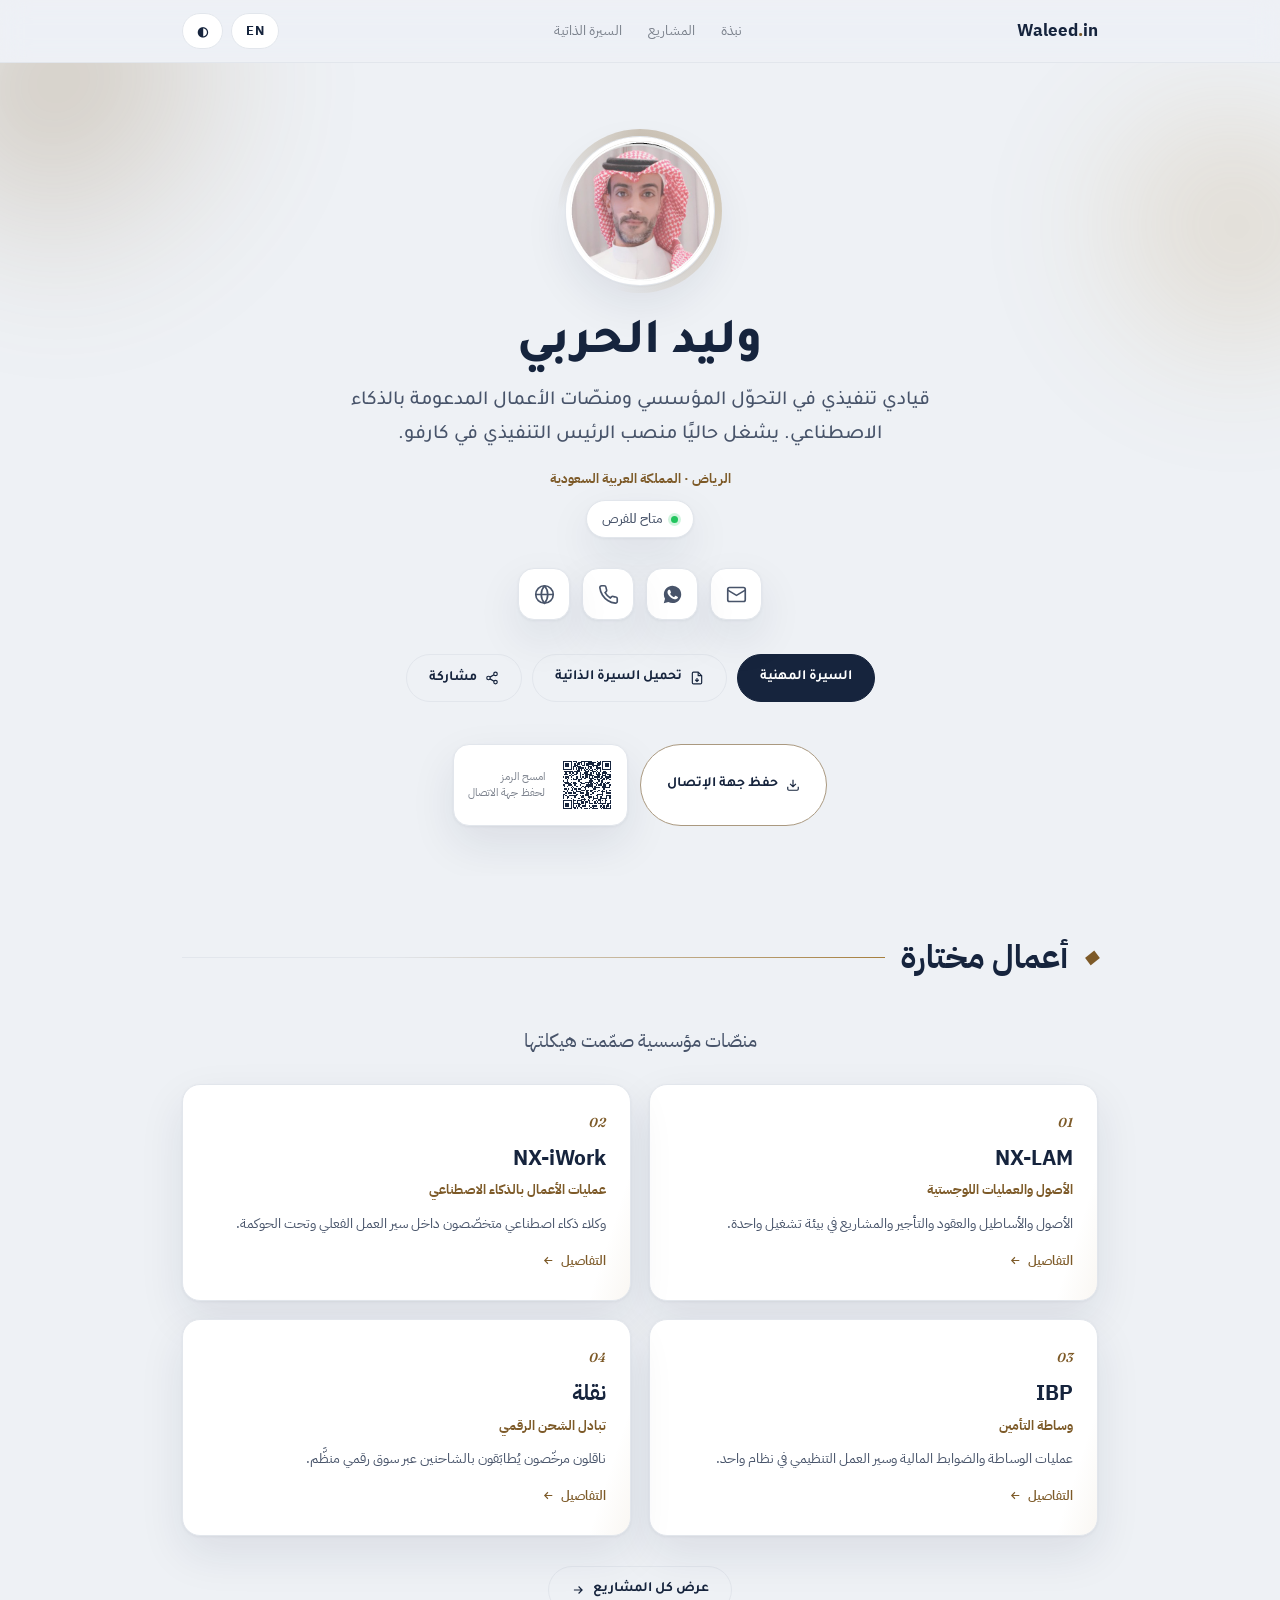
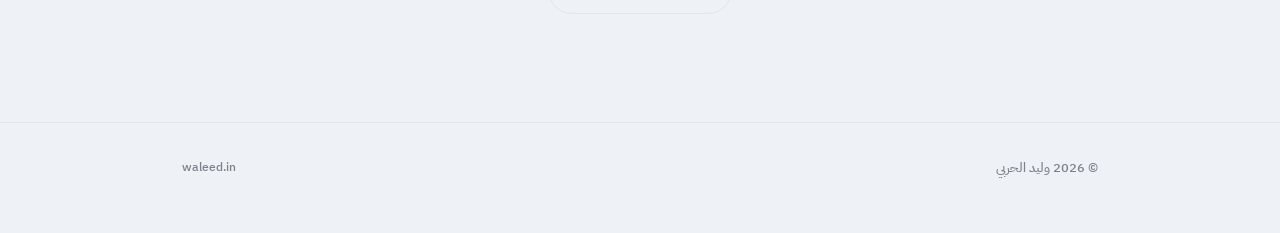
==== commit 0705e127: "Profile hero: intro under the name, 3-up actions, Save Contact with QR - The line under the name is " ====
--- a/ar/index.html
+++ b/ar/index.html
@@ -38,172 +38,69 @@
 <link rel="stylesheet" href="/assets/css/site-ar.css"/><style id="wa-assistant-disabled">/* لإعادة تفعيل المساعد: احذف هذا البلوك بالكامل */ #wa-fab-wrap,#wa-overlay{display:none!important}</style>
 </head><body>
 <div class="scroll-prog" aria-hidden="true"><i id="sprog"></i></div>
-<nav><div class="wrap"><a class="brand" href="./">Waleed<em>.</em>in</a><div class="nav-links"><a href="#profile">نبذة</a><a href="#solutions">الحلول</a><a href="cv/">السيرة الذاتية</a><a href="#contact">تواصل</a></div><div class="nav-r"><a class="pill" href="../en/" style="font-family:'IBM Plex Sans Arabic';letter-spacing:.04em">EN</a><button class="pill" id="tb"><span id="ti">◐</span></button></div></div></nav>
+<nav><div class="wrap"><a class="brand" href="./">Waleed<em>.</em>in</a><div class="nav-links"><a href="./">نبذة</a><a href="projects/">المشاريع</a><a href="cv/">السيرة الذاتية</a></div><div class="nav-r"><a class="pill" href="../en/" style="font-family:'IBM Plex Sans Arabic';letter-spacing:.04em">EN</a><button class="pill" id="tb"><span id="ti">◐</span></button></div></div></nav>
 <main>
 <section class="hero"><div class="hero-bg" aria-hidden="true"><b></b><b></b></div><div class="hero-spot" aria-hidden="true"></div><div class="wrap">
   <div class="av-wrap"><img class="av" src="/assets/img/avatar.jpg" alt="وليد الحربي"/><span class="ping" aria-hidden="true"></span><span class="ping p2" aria-hidden="true"></span><span class="ping p3" aria-hidden="true"></span></div>
   <h1>وليد الحربي</h1>
-  <div class="hero-role">قيادي تنفيذي &middot; التحوّل المؤسسي &middot; الاستراتيجية الرقمية &middot; منصّات الأعمال المدعومة بالذكاء الاصطناعي</div>
+  <div class="hero-role">قيادي تنفيذي في التحوّل المؤسسي ومنصّات الأعمال المدعومة بالذكاء الاصطناعي. يشغل حاليًا منصب الرئيس التنفيذي في كارفو.</div>
   <div class="kicker">الرياض &middot; المملكة العربية السعودية</div>
   <div class="hero-loc"><span class="avail"><span class="d"></span>متاح للفرص</span></div>
-  <div class="ctas">
-    <a class="btn btn-p" href="cv/">عرض السيرة الكاملة</a>
+
+    <div class="social rv">
+      <a class="soc" href="mailto:w@waleed.in" data-l="البريد" aria-label="البريد"><svg viewBox="0 0 24 24" fill="none" stroke="currentColor" stroke-width="1.9"><rect x="2" y="4" width="20" height="16" rx="2"/><path d="m22 7-10 6L2 7"/></svg></a>
+      <a class="soc" href="https://wa.me/966570009449" target="_blank" rel="noopener" data-l="واتساب" aria-label="واتساب"><svg viewBox="0 0 24 24" fill="currentColor"><path d="M12.04 2C6.58 2 2.13 6.45 2.13 11.91c0 1.75.46 3.45 1.32 4.95L2 22l5.25-1.38a9.9 9.9 0 0 0 4.79 1.22h.01c5.46 0 9.91-4.45 9.91-9.91 0-2.65-1.03-5.14-2.9-7.01A9.82 9.82 0 0 0 12.04 2zm5.8 14.13c-.24.68-1.4 1.3-1.94 1.38-.5.07-1.13.1-1.82-.11-.42-.13-.96-.31-1.65-.61-2.9-1.25-4.8-4.17-4.94-4.36-.15-.19-1.19-1.58-1.19-3.02s.76-2.14 1.03-2.43c.27-.29.58-.37.78-.37l.56.01c.18.01.42-.07.66.5.24.59.83 2.03.9 2.18.07.15.12.32.02.51-.1.19-.15.31-.29.48-.15.17-.31.38-.44.51-.15.15-.3.31-.13.6.17.29.77 1.27 1.65 2.06 1.13 1.01 2.09 1.32 2.38 1.47.29.15.46.12.63-.07.17-.19.73-.85.92-1.14.19-.29.39-.24.66-.15.27.1 1.7.8 1.99.95.29.15.48.22.55.34.07.12.07.69-.17 1.37z"/></svg></a>
+      <a class="soc" href="tel:+966570009449" data-l="الجوال" aria-label="الجوال"><svg viewBox="0 0 24 24" fill="none" stroke="currentColor" stroke-width="1.9"><path d="M22 16.92v3a2 2 0 0 1-2.18 2 19.79 19.79 0 0 1-8.63-3.07 19.5 19.5 0 0 1-6-6 19.79 19.79 0 0 1-3.07-8.67A2 2 0 0 1 4.11 2h3a2 2 0 0 1 2 1.72c.13.96.36 1.9.7 2.81a2 2 0 0 1-.45 2.11L8.09 9.91a16 16 0 0 0 6 6l1.27-1.27a2 2 0 0 1 2.11-.45c.91.34 1.85.57 2.81.7A2 2 0 0 1 22 16.92z"/></svg></a>
+      <a class="soc" href="https://waleed.in" data-l="الموقع" aria-label="الموقع"><svg viewBox="0 0 24 24" fill="none" stroke="currentColor" stroke-width="1.9"><circle cx="12" cy="12" r="10"/><path d="M2 12h20M12 2a15.3 15.3 0 0 1 0 20 15.3 15.3 0 0 1 0-20"/></svg></a>
+    </div>
+  <div class="ctas" style="margin-top:34px">
+    <a class="btn btn-p" href="cv/">السيرة المهنية</a>
     <a class="btn btn-g" href="/assets/Waleed-Al-Harbi-CV.pdf" download="Waleed-Al-Harbi-CV.pdf"><svg width="14" height="14" viewBox="0 0 24 24" fill="none" stroke="currentColor" stroke-width="2"><path d="M14 2H6a2 2 0 0 0-2 2v16a2 2 0 0 0 2 2h12a2 2 0 0 0 2-2V8z"/><path d="M14 2v6h6"/><path d="M12 18v-6M9 15l3 3 3-3"/></svg>تحميل السيرة الذاتية</a>
-    <button class="btn btn-g" id="wa-share-btn" type="button" aria-label="مشاركة الموقع"><svg width="14" height="14" viewBox="0 0 24 24" fill="none" stroke="currentColor" stroke-width="2"><circle cx="18" cy="5" r="3"/><circle cx="6" cy="12" r="3"/><circle cx="18" cy="19" r="3"/><path d="m8.6 13.5 6.8 4M15.4 6.5l-6.8 4"/></svg>مشاركة</button>
+    <button class="btn btn-g" id="wa-share-btn" type="button" aria-label="مشاركة"><svg width="14" height="14" viewBox="0 0 24 24" fill="none" stroke="currentColor" stroke-width="2"><circle cx="18" cy="5" r="3"/><circle cx="6" cy="12" r="3"/><circle cx="18" cy="19" r="3"/><path d="m8.6 13.5 6.8 4M15.4 6.5l-6.8 4"/></svg>مشاركة</button>
   </div>
-  <div class="metrics rv">
-    <div class="metric"><div class="n" data-c="10" data-s="+">0</div><div class="l">سنوات من القيادة المؤسسية</div></div>
-    <div class="metric"><div class="n" data-c="4">0</div><div class="l">منصّات مؤسسية صمّم هيكلتها</div></div>
-    <div class="metric"><div class="n" data-c="40" data-s="%">0</div><div class="l">تحسين الأداء عبر التحوّل الرقمي والأتمتة</div></div>
-    <div class="metric"><div class="n" data-c="6">0</div><div class="l">شراكات استراتيجية</div></div>
+  <div class="save-row rv">
+    <a class="btn btn-save" id="sc2" href="/assets/Waleed-Al-Harbi-ar.vcf" download="Waleed-Al-Harbi.vcf"><span class="ic"><svg width="14" height="14" viewBox="0 0 24 24" fill="none" stroke="currentColor" stroke-width="2"><path d="M21 15v4a2 2 0 0 1-2 2H5a2 2 0 0 1-2-2v-4"/><path d="M7 10l5 5 5-5M12 15V3"/></svg></span>حفظ جهة الإتصال</a>
+    <a class="qr" href="/assets/Waleed-Al-Harbi-ar.vcf" download="Waleed-Al-Harbi.vcf">
+      <img src="/assets/img/qr-contact-ar.svg" alt="رمز QR لحفظ جهة الاتصال" width="62" height="62" loading="lazy"/>
+      <span class="hint">امسح الرمز<br/>لحفظ جهة الاتصال</span>
+    </a>
   </div>
 </div></section>
 
-<section class="sec" id="profile"><div class="wrap">
-  <div class="sec-hd rv"><span class="sec-num">01</span><span class="sec-title">نبذة</span><span class="sec-line"></span></div>
-  <p class="lead-in rv">قيادي تنفيذي بخبرة تتجاوز عشر سنوات في التحوّل المؤسسي وتصميم نماذج التشغيل وبناء الأعمال الرقمية. قاد مؤسسات في قطاعات اللوجستيات والتأمين والخدمات المالية والسيارات، ووظّف الذكاء الاصطناعي في تشغيلها وحوكمة قراراتها.</p>
-  <div class="ctas" style="margin-top:30px"><a class="btn btn-g" href="cv/">الخبرة الكاملة ومجالاتها والشهادات &larr;</a></div>
-</div></section>
-
-<section class="sec" id="solutions"><div class="wrap">
-  <div class="sec-hd rv"><span class="sec-num">02</span><span class="sec-title">الحلول المؤسسية</span><span class="sec-line"></span></div>
-  <div class="sol">
-    <button class="sol-c rv" type="button" data-detail="d-nxlam">
-      <span class="sol-i">01</span>
-      <h3>NX-LAM</h3>
-      <span class="sol-t">منصّة الأصول والعمليات اللوجستية</span>
-      <p>منصّة تشغيل مؤسسية تساعد المؤسسات اللوجستية على إدارة الأصول التشغيلية والأساطيل والعقود والتأجير والمشاريع والإسنادات ضمن بيئة رقمية موحّدة.</p>
-      <span class="sol-more">اقرأ المزيد <svg viewBox="0 0 24 24" fill="none" stroke="currentColor" stroke-width="2"><path d="M5 12h14M13 6l6 6-6 6"/></svg></span>
-    </button>
-    <button class="sol-c rv" type="button" data-detail="d-nxiwork">
-      <span class="sol-i">02</span>
-      <h3>NX-iWork</h3>
-      <span class="sol-t">منصّة عمليات الأعمال بالذكاء الاصطناعي</span>
-      <p>منصّة أصيلة الذكاء الاصطناعي تُمكّن المؤسسات من نشر وكلاء متخصّصين لتنفيذ الأعمال والتنسيق الذكي وتنسيق سير العمل والعمليات المحوكَمة.</p>
-      <span class="sol-more">اقرأ المزيد <svg viewBox="0 0 24 24" fill="none" stroke="currentColor" stroke-width="2"><path d="M5 12h14M13 6l6 6-6 6"/></svg></span>
-    </button>
-    <button class="sol-c rv" type="button" data-detail="d-ibp">
-      <span class="sol-i">03</span>
-      <h3>IBP</h3>
-      <span class="sol-t">منصّة وساطة التأمين</span>
-      <p>منصّة تشغيل متكاملة لشركات وساطة التأمين السعودية تغطّي عمليات الوساطة وإدارة العملاء والضوابط المالية وسير العمل التنظيمي.</p>
-      <span class="sol-more">اقرأ المزيد <svg viewBox="0 0 24 24" fill="none" stroke="currentColor" stroke-width="2"><path d="M5 12h14M13 6l6 6-6 6"/></svg></span>
-    </button>
-    <button class="sol-c rv" type="button" data-detail="d-naqlah">
-      <span class="sol-i">04</span>
-      <h3>نقلة</h3>
-      <span class="sol-t">منصّة تبادل الشحن الرقمية</span>
-      <p>منصّة تبادل شحن رقمية تربط مزوّدي الخدمات اللوجستية المرخّصين بالمنشآت التي تحتاج نقلًا، عبر سير عمل منظَّم وإسناد ذكي.</p>
-      <span class="sol-more">اقرأ المزيد <svg viewBox="0 0 24 24" fill="none" stroke="currentColor" stroke-width="2"><path d="M5 12h14M13 6l6 6-6 6"/></svg></span>
-    </button>
+<section class="sec" id="work"><div class="wrap">
+  <div class="sec-hd rv"><span class="sec-num">&#9670;</span><span class="sec-title">أعمال مختارة</span><span class="sec-line"></span></div>
+  <p class="lead-in rv" style="margin-bottom:26px">منصّات مؤسسية صمّمت هيكلتها</p>
+  <div class="pcards">
+      <a class="pcard rv" href="projects/#nx-lam">
+        <span class="n">01</span>
+        <h3>NX-LAM</h3><span class="t">الأصول والعمليات اللوجستية</span>
+        <p>الأصول والأساطيل والعقود والتأجير والمشاريع في بيئة تشغيل واحدة.</p>
+        <span class="go">التفاصيل <svg viewBox="0 0 24 24" fill="none" stroke="currentColor" stroke-width="2"><path d="M5 12h14M13 6l6 6-6 6"/></svg></span>
+      </a>
+      <a class="pcard rv" href="projects/#nx-iwork">
+        <span class="n">02</span>
+        <h3>NX-iWork</h3><span class="t">عمليات الأعمال بالذكاء الاصطناعي</span>
+        <p>وكلاء ذكاء اصطناعي متخصّصون داخل سير العمل الفعلي وتحت الحوكمة.</p>
+        <span class="go">التفاصيل <svg viewBox="0 0 24 24" fill="none" stroke="currentColor" stroke-width="2"><path d="M5 12h14M13 6l6 6-6 6"/></svg></span>
+      </a>
+      <a class="pcard rv" href="projects/#ibp">
+        <span class="n">03</span>
+        <h3>IBP</h3><span class="t">وساطة التأمين</span>
+        <p>عمليات الوساطة والضوابط المالية وسير العمل التنظيمي في نظام واحد.</p>
+        <span class="go">التفاصيل <svg viewBox="0 0 24 24" fill="none" stroke="currentColor" stroke-width="2"><path d="M5 12h14M13 6l6 6-6 6"/></svg></span>
+      </a>
+      <a class="pcard rv" href="projects/#naqlah">
+        <span class="n">04</span>
+        <h3>نقلة</h3><span class="t">تبادل الشحن الرقمي</span>
+        <p>ناقلون مرخّصون يُطابَقون بالشاحنين عبر سوق رقمي منظَّم.</p>
+        <span class="go">التفاصيل <svg viewBox="0 0 24 24" fill="none" stroke="currentColor" stroke-width="2"><path d="M5 12h14M13 6l6 6-6 6"/></svg></span>
+      </a>
   </div>
-</div></section>
-
-<section class="sec" id="partnerships"><div class="wrap">
-  <div class="sec-hd rv"><span class="sec-num">03</span><span class="sec-title">شراكات استراتيجية</span><span class="sec-line"></span></div>
-  <div class="about rv">
-    <p class="body">خبرة في العمل على مبادرات استراتيجية أو دعمها مع جهات مثل:</p>
-    <div class="pmq"><div class="pmq-t"><span class="partner">علم</span><span class="partner">Lean Technologies</span><span class="partner">التعاونية</span><span class="partner">Bcare</span><span class="partner">أبشر</span><span class="partner">نفاذ</span><span class="partner" aria-hidden="true">علم</span><span class="partner" aria-hidden="true">Lean Technologies</span><span class="partner" aria-hidden="true">التعاونية</span><span class="partner" aria-hidden="true">Bcare</span><span class="partner" aria-hidden="true">أبشر</span><span class="partner" aria-hidden="true">نفاذ</span></div></div>
-  </div>
-</div></section>
-
-<section class="sec" id="contact"><div class="wrap">
-  <div class="sec-hd rv"><span class="sec-num">04</span><span class="sec-title">للتواصل</span><span class="sec-line"></span></div>
-  <div class="contact-row">
-  <div class="cc rv">
-    <div class="cc-top"><div class="cc-av"><img src="/assets/img/avatar.jpg" alt="وليد"/></div><div><h3>وليد الحربي</h3><p>الرئيس التنفيذي &middot; كارفو</p></div></div>
-    <a class="cr" href="tel:+966570009449"><svg viewBox="0 0 24 24" fill="none" stroke="currentColor" stroke-width="2"><path d="M22 16.92v3a2 2 0 0 1-2.18 2 19.79 19.79 0 0 1-8.63-3.07 19.5 19.5 0 0 1-6-6 19.79 19.79 0 0 1-3.07-8.67A2 2 0 0 1 4.11 2h3a2 2 0 0 1 2 1.72c.13.96.36 1.9.7 2.81a2 2 0 0 1-.45 2.11L8.09 9.91a16 16 0 0 0 6 6l1.27-1.27a2 2 0 0 1 2.11-.45c.91.34 1.85.57 2.81.7A2 2 0 0 1 22 16.92z"/></svg><span class="ltr-text">+966570009449</span></a>
-    <a class="cr" href="mailto:w@waleed.in"><svg viewBox="0 0 24 24" fill="none" stroke="currentColor" stroke-width="2"><rect x="2" y="4" width="20" height="16" rx="2"/><path d="m22 7-10 6L2 7"/></svg><span class="ltr-text">w@waleed.in</span></a>
-    <a class="cr" href="https://waleed.in" target="_blank" rel="noopener"><svg viewBox="0 0 24 24" fill="none" stroke="currentColor" stroke-width="2"><circle cx="12" cy="12" r="10"/><path d="M2 12h20M12 2a15.3 15.3 0 0 1 0 20 15.3 15.3 0 0 1 0-20"/></svg><span class="ltr-text">waleed.in</span></a>
-    <div class="cc-acts"><a class="btn btn-p" id="sc2" href="/assets/Waleed-Al-Harbi-ar.vcf" download="Waleed-Al-Harbi.vcf"><svg width="14" height="14" viewBox="0 0 24 24" fill="none" stroke="currentColor" stroke-width="2"><path d="M21 15v4a2 2 0 0 1-2 2H5a2 2 0 0 1-2-2v-4"/><path d="M7 10l5 5 5-5M12 15V3"/></svg>حفظ جهة الإتصال</a></div>
-    <div class="shr">
-      <a class="sb" id="wa" title="واتساب" target="_blank" rel="noopener"><svg viewBox="0 0 24 24" fill="currentColor"><path d="M12.04 2C6.58 2 2.13 6.45 2.13 11.91c0 1.75.46 3.45 1.32 4.95L2 22l5.25-1.38a9.9 9.9 0 0 0 4.79 1.22h.01c5.46 0 9.91-4.45 9.91-9.91 0-2.65-1.03-5.14-2.9-7.01A9.82 9.82 0 0 0 12.04 2zm5.8 14.13c-.24.68-1.4 1.3-1.94 1.38-.5.07-1.13.1-1.82-.11-.42-.13-.96-.31-1.65-.61-2.9-1.25-4.8-4.17-4.94-4.36-.15-.19-1.19-1.58-1.19-3.02s.76-2.14 1.03-2.43c.27-.29.58-.37.78-.37l.56.01c.18.01.42-.07.66.5.24.59.83 2.03.9 2.18.07.15.12.32.02.51-.1.19-.15.31-.29.48-.15.17-.31.38-.44.51-.15.15-.3.31-.13.6.17.29.77 1.27 1.65 2.06 1.13 1.01 2.09 1.32 2.38 1.47.29.15.46.12.63-.07.17-.19.73-.85.92-1.14.19-.29.39-.24.66-.15.27.1 1.7.8 1.99.95.29.15.48.22.55.34.07.12.07.69-.17 1.37z"/></svg></a>
-      <a class="sb" id="tg" title="تيليجرام" target="_blank" rel="noopener"><svg viewBox="0 0 24 24" fill="currentColor"><path d="M21.94 4.27a1.3 1.3 0 0 0-1.32-.2L3.3 10.78c-.86.34-.85 1.57.02 1.89l4.3 1.6 1.66 5.06c.2.6.95.78 1.4.34l2.42-2.36 4.3 3.16c.5.37 1.22.1 1.36-.5l3.2-14.4a1.3 1.3 0 0 0-.42-1.3z"/></svg></a>
-      <a class="sb" id="em" title="البريد" href="mailto:w@waleed.in"><svg viewBox="0 0 24 24" fill="none" stroke="currentColor" stroke-width="2"><rect x="2" y="4" width="20" height="16" rx="2"/><path d="m22 7-10 6L2 7"/></svg></a>
-      <button class="sb" id="cp" title="نسخ الرابط"><svg viewBox="0 0 24 24" fill="none" stroke="currentColor" stroke-width="2"><rect x="9" y="9" width="13" height="13" rx="2"/><path d="M5 15H4a2 2 0 0 1-2-2V4a2 2 0 0 1 2-2h9a2 2 0 0 1 2 2v1"/></svg></button>
-      <button class="sb" id="ns" title="مشاركة"><svg viewBox="0 0 24 24" fill="none" stroke="currentColor" stroke-width="2"><circle cx="18" cy="5" r="3"/><circle cx="6" cy="12" r="3"/><circle cx="18" cy="19" r="3"/><path d="m8.6 13.5 6.8 4M15.4 6.5l-6.8 4"/></svg></button>
-    </div>
-  </div>
-
-<div class="cc-gallery rv">
-  <div class="cc-frame" id="cc-frame" oncontextmenu="return false" draggable="false">
-    <div class="cc-slide active" style="background-image:url(/assets/img/gallery-1.jpg)"></div><div class="cc-slide" style="background-image:url(/assets/img/gallery-2.jpg)"></div><div class="cc-slide" style="background-image:url(/assets/img/gallery-3.jpg)"></div>
-    <div class="cc-ring"></div>
-    <div class="cc-guard"></div>
-    <div class="cc-dots"><span class="cc-dot on"></span><span class="cc-dot"></span><span class="cc-dot"></span></div>
-  </div>
-</div>
-</div>
+  <div class="ctas" style="margin-top:30px"><a class="btn btn-g" href="projects/">عرض كل المشاريع <svg viewBox="0 0 24 24" fill="none" stroke="currentColor" stroke-width="2"><path d="M5 12h14M13 6l6 6-6 6"/></svg></a></div>
 </div></section>
 </main>
 <footer><div class="wrap"><p>&#169; <span id="yr"></span> وليد الحربي</p><p class="en">waleed.in</p></div></footer>
 <div class="toast" id="toast"></div>
-
-<!-- تفاصيل الحلول -->
-<template id="d-nxlam">
-  <h3>NX-LAM</h3><span class="sol-t">منصّة الأصول والعمليات اللوجستية</span>
-  <p>منصّة تشغيل مؤسسية صُمّمت لتمكين المؤسسات اللوجستية من إدارة أصولها وعملياتها الميدانية من بيئة رقمية واحدة، بدلًا من الجداول والأدوات المتفرّقة التي تفصل عادةً بين التشغيل والمالية والإدارة.</p>
-  <p>بُنيت المنصّة وفق طبيعة عمل القطاع اللوجستي فعليًا: الأصول تُقتنى وتُسنَد، والعقود والتأجير تحمل التزامات، والمشاريع تستهلك موارد، والإدارة التنفيذية تحتاج رؤية موثوقة لكل ذلك أثناء سير العمل لا بعده.</p>
-  <h4>القدرات الأساسية</h4>
-  <ul>
-    <li>إدارة الأصول التشغيلية والأساطيل عبر دورة حياة الملكية كاملة</li>
-    <li>إدارة العقود والتأجير مع الالتزامات المرتبطة بكل اتفاقية</li>
-    <li>تأسيس المشاريع وإسناد الموارد ومتابعة التقدّم</li>
-    <li>تقارير الأداء التنفيذي مبنية على بيانات تشغيلية حيّة</li>
-    <li>بيئة تشغيل موحّدة تربط التنفيذ بالضوابط المالية والحوكمة</li>
-  </ul>
-  <h4>أين تُستخدم</h4>
-  <p>المؤسسات اللوجستية وشركات النقل التي تدير أصولًا مملوكة أو مؤجَّرة عبر مشاريع أو مواقع أو أطراف تعاقدية متعدّدة.</p>
-</template>
-
-<template id="d-nxiwork">
-  <h3>NX-iWork</h3><span class="sol-t">منصّة عمليات الأعمال بالذكاء الاصطناعي</span>
-  <p>منصّة تشغيل مؤسسية أصيلة الذكاء الاصطناعي تتيح للمؤسسة نشر وكلاء متخصّصين داخل سير عملها الفعلي — لا كمساعد محادثة مُلحق من الخارج، بل كمشاركين في التنفيذ والتنسيق ودعم القرار.</p>
-  <p>الفكرة الحاكمة أن الذكاء الاصطناعي المؤسسي لا يصبح ذا قيمة إلا حين يعمل ضمن حدود واضحة: للوكيل نطاق يعرفه، وسير عمل معتمد يتحرّك داخله، وأثر يمكن للإدارة مراجعته. وقد بُنيت المنصّة على هذا المبدأ.</p>
-  <h4>القدرات الأساسية</h4>
-  <ul>
-    <li>نشر وكلاء ذكاء اصطناعي متخصّصين مرتبطين بوظائف الأعمال</li>
-    <li>تنسيق سير العمل عبر عمليات متعدّدة الخطوات والأطراف</li>
-    <li>التنسيق الذكي بين الفرق والأنظمة والوكلاء</li>
-    <li>دعم القرار مبني على السياق التشغيلي للمؤسسة نفسها</li>
-    <li>تنفيذ محوكَم يُبقي العمل الآلي قابلًا للتدقيق وضمن السياسات</li>
-  </ul>
-  <h4>أين تُستخدم</h4>
-  <p>المؤسسات التي تريد دمج الذكاء الاصطناعي في عملياتها اليومية مع بقاء الحوكمة والمساءلة قائمة، بدلًا من التجارب المعزولة.</p>
-</template>
-
-<template id="d-ibp">
-  <h3>IBP</h3><span class="sol-t">منصّة وساطة التأمين</span>
-  <p>منصّة تشغيل متكاملة لشركات وساطة التأمين السعودية، تغطّي أعمال الوساطة من طرف إلى طرف: علاقة العميل، وسير عمل الوثيقة، والحركة المالية، والربط مع شركات التأمين، والالتزامات التنظيمية المحيطة بذلك كلّه.</p>
-  <p>تدير شركات الوساطة هذه الوظائف عادةً عبر أنظمة منفصلة، ممّا يُبطئ التسويات ويجعل الامتثال يدويًا. تجمعها IBP في بيئة تشغيل واحدة مصمّمة وفق الواقع التنظيمي المحلي.</p>
-  <h4>القدرات الأساسية</h4>
-  <ul>
-    <li>عمليات الوساطة عبر دورة حياة الوثيقة</li>
-    <li>إدارة العملاء وسير عمل خدمتهم</li>
-    <li>ضوابط مالية على المستحقات والتسويات والعمولات</li>
-    <li>الربط مع شركات التأمين للتسعير والإصدار وبيانات الوثائق</li>
-    <li>سير عمل تنظيمي وعمليات مالية متوافقة مع هيئة الزكاة والضريبة والجمارك (ZATCA)</li>
-  </ul>
-  <h4>أين تُستخدم</h4>
-  <p>شركات وساطة التأمين المرخّصة في المملكة التي تحتاج الكفاءة التشغيلية والامتثال التنظيمي في نظام واحد.</p>
-</template>
-
-<template id="d-naqlah">
-  <h3>نقلة</h3><span class="sol-t">منصّة تبادل الشحن الرقمية</span>
-  <p>منصّة تبادل شحن رقمية تربط مزوّدي الخدمات اللوجستية المرخّصين بالمنشآت التي تحتاج نقل بضائعها، لتحلّ محلّ مكالمات الوسطاء والترتيبات غير الرسمية بسوق رقمي منظَّم وقابل للتعامل التجاري.</p>
-  <p>كان السؤال التصميمي: كيف نجعل سوق الشحن ثنائي الأطراف جديرًا بالثقة؟ الجواب: مشاركة الناقلين المرخّصين فقط، وصياغة المتطلبات بشكل منظَّم، وإسناد يقوم على المطابقة لا على أسبقية الردّ.</p>
-  <h4>القدرات الأساسية</h4>
-  <ul>
-    <li>سوق رقمي يربط مزوّدي الخدمات اللوجستية المرخّصين بالشاحنين</li>
-    <li>سير عمل تشغيلي منظَّم من الطلب حتى التسليم</li>
-    <li>معاملات تجارية تُدار داخل المنصّة</li>
-    <li>إسناد ذكي يطابق الشحنات بالمزوّدين المناسبين</li>
-  </ul>
-  <h4>أين تُستخدم</h4>
-  <p>المنشآت ذات الاحتياجات المتكرّرة للنقل، ومزوّدو الخدمات اللوجستية المرخّصون الباحثون عن طلب مؤهّل.</p>
-</template>
-
-<div class="mdl" id="mdl" role="dialog" aria-modal="true"><div class="mdl-bd"></div><div class="mdl-c"></div></div>
 
 <!-- ============ Waleed.in AI Assistant Widget ============ -->
 <script>window.WALEED_ASSISTANT_ENDPOINT = "https://waleed-assistant.w-3e8.workers.dev";</script>
--- a/assets/css/site-ar.css
+++ b/assets/css/site-ar.css
@@ -332,3 +332,73 @@
 @media(max-width:520px){.mdl{padding:12px}.mdl-c{padding:24px 20px}}
 
 a.brand{display:inline-block;text-decoration:none;color:inherit}
+/* ===== profile home + projects page ===== */
+.p-intro{max-width:620px;margin:22px auto 0;text-align:center;font-size:clamp(15.5px,2.1vw,18px);color:var(--ink2);line-height:1.85}
+.social{display:flex;flex-wrap:wrap;gap:12px;justify-content:center;margin-top:30px}
+.soc{width:52px;height:52px;border-radius:16px;border:1px solid var(--bdr);background:var(--card);box-shadow:var(--sh);display:flex;align-items:center;justify-content:center;color:var(--ink2);position:relative;transition:transform .3s cubic-bezier(.34,1.4,.64,1),border-color .3s,color .3s,box-shadow .3s}
+.soc svg{width:21px;height:21px}
+.soc:hover{transform:translateY(-5px);border-color:var(--ac);color:var(--ac);box-shadow:0 12px 26px rgba(22,36,61,.16)}
+.soc::after{content:attr(data-l);position:absolute;bottom:calc(100% + 8px);left:50%;transform:translateX(-50%);background:var(--ink);color:var(--card);font-size:10.5px;padding:4px 9px;border-radius:6px;white-space:nowrap;opacity:0;pointer-events:none;transition:opacity .2s}
+.soc:hover::after{opacity:1}
+.pcards{display:grid;grid-template-columns:repeat(2,1fr);gap:18px;perspective:1200px}
+@media(max-width:640px){.pcards{grid-template-columns:1fr}}
+.pcard{position:relative;display:block;background:var(--card);border:1px solid var(--bdr);border-radius:18px;box-shadow:var(--sh);padding:26px 24px;overflow:hidden;transform-style:preserve-3d;transition:transform .5s cubic-bezier(.2,.7,.3,1),box-shadow .5s,border-color .4s}
+.pcard::before{content:'';position:absolute;inset:0;background:linear-gradient(135deg,color-mix(in srgb,var(--ac) 13%,transparent),transparent 55%);opacity:0;transition:opacity .45s}
+.pcard::after{content:'';position:absolute;top:-60%;inset-inline-start:-60%;width:60%;height:220%;background:linear-gradient(90deg,transparent,color-mix(in srgb,var(--ac2) 22%,transparent),transparent);transform:rotate(18deg);transition:inset-inline-start .8s ease}
+@media(hover:hover){
+.pcard:hover{transform:translateY(-8px) rotateX(3deg) rotateY(-3deg);box-shadow:0 26px 55px rgba(22,36,61,.18);border-color:color-mix(in srgb,var(--ac) 45%,var(--bdr))}
+.pcard:hover::before{opacity:1}
+.pcard:hover::after{inset-inline-start:130%}
+}
+.pcard>*{position:relative;z-index:1}
+.pcard .n{font-family:'Fraunces';font-style:italic;font-weight:600;font-size:13px;color:var(--ac);display:block;margin-bottom:8px}
+.pcard h3{font-family:'IBM Plex Sans Arabic';font-weight:700;font-size:21px;letter-spacing:0;color:var(--ink);margin-bottom:3px}
+.pcard .t{display:block;font-size:12.5px;font-weight:700;letter-spacing:0;color:var(--ac);margin-bottom:11px}
+.pcard p{font-size:14px;color:var(--ink2);line-height:1.7}
+.pcard .go{display:inline-flex;align-items:center;gap:6px;margin-top:14px;font-size:12.5px;font-weight:600;color:var(--ac)}
+.pcard .go svg{width:13px;height:13px}
+html[dir=rtl] .pcard .go svg{transform:scaleX(-1)}
+.pj{background:var(--card);border:1px solid var(--bdr);border-radius:var(--r);box-shadow:var(--sh);padding:34px;margin-bottom:20px;scroll-margin-top:80px}
+.pj-h{display:flex;align-items:baseline;gap:14px;flex-wrap:wrap;margin-bottom:6px}
+.pj-n{font-family:'Fraunces';font-style:italic;font-weight:600;font-size:17px;color:var(--ac)}
+.pj h2{font-family:'IBM Plex Sans Arabic';font-weight:700;font-size:clamp(22px,3.2vw,28px);letter-spacing:0;color:var(--ink)}
+.pj .t{font-size:13px;font-weight:700;letter-spacing:0;color:var(--ac);display:block;margin-bottom:18px}
+.pj p{font-size:15px;color:var(--ink2);line-height:1.85;margin-bottom:14px}
+.pj h4{font-family:'IBM Plex Sans Arabic';font-size:13px;font-weight:700;letter-spacing:0;color:var(--ac);margin:24px 0 12px}
+.pj ul{list-style:none;display:grid;gap:9px}
+.pj li{position:relative;padding-inline-start:18px;font-size:14.5px;color:var(--ink2);line-height:1.7}
+.pj li::before{content:'';position:absolute;inset-inline-start:2px;top:9px;width:6px;height:6px;border-radius:2px;background:var(--ac);transform:rotate(45deg)}
+@media(prefers-reduced-motion:reduce){.pcard,.soc{transition:none}.pcard::after,.pcard::before{display:none}}
+@media(max-width:520px){.pj{padding:24px 20px}}
+
+.btn svg{width:14px;height:14px;flex-shrink:0}
+
+@media(max-width:560px){
+.hero .ctas{display:grid;grid-template-columns:repeat(3,1fr);gap:8px}
+.hero .ctas>*{width:100%;justify-content:center;text-align:center;padding:11px 6px;font-size:11.5px;gap:5px;border-radius:14px}
+}
+
+/* ===== save contact + QR ===== */
+.save-row{display:flex;align-items:stretch;justify-content:center;gap:12px;margin-top:14px;flex-wrap:wrap}
+.btn-save{position:relative;overflow:hidden;background:var(--card);color:var(--ink);border:1.5px solid color-mix(in srgb,var(--ac) 55%,var(--bdr));padding:0 26px;isolation:isolate}
+.btn-save::before{content:'';position:absolute;inset:0;z-index:-1;background:linear-gradient(120deg,transparent 0%,color-mix(in srgb,var(--ac) 22%,transparent) 45%,transparent 70%);transform:translateX(-120%);animation:sweep 3.6s ease-in-out infinite}
+html[dir=rtl] .btn-save::before{animation-name:sweepR}
+@keyframes sweep{0%{transform:translateX(-120%)}55%,100%{transform:translateX(220%)}}
+@keyframes sweepR{0%{transform:translateX(120%)}55%,100%{transform:translateX(-220%)}}
+.btn-save .ic{display:inline-flex;animation:bob 2.4s ease-in-out infinite}
+@keyframes bob{0%,100%{transform:translateY(0)}50%{transform:translateY(2.5px)}}
+.btn-save:hover{border-color:var(--ac);color:var(--ac);transform:translateY(-2px);box-shadow:0 12px 28px rgba(22,36,61,.16)}
+.qr{display:flex;align-items:center;gap:11px;padding:9px 14px 9px 9px;border:1px solid var(--bdr);border-radius:16px;background:var(--card);box-shadow:var(--sh);transition:border-color .3s,transform .3s,box-shadow .3s}
+html[dir=rtl] .qr{padding:9px 9px 9px 14px}
+.qr:hover{border-color:var(--ac);transform:translateY(-2px);box-shadow:0 12px 28px rgba(22,36,61,.16)}
+.qr img{width:62px;height:62px;display:block;border-radius:6px;background:#fff;padding:4px}
+.qr .hint{font-size:11px;line-height:1.45;color:var(--muted);text-align:start;max-width:110px}
+@media(prefers-reduced-motion:reduce){.btn-save::before,.btn-save .ic{animation:none}}
+@media(max-width:560px){
+.save-row{gap:8px;flex-wrap:nowrap}
+.btn-save{padding:0 12px;font-size:11.5px;gap:6px;white-space:nowrap}
+.qr{padding:6px 9px 6px 6px;gap:8px}
+html[dir=rtl] .qr{padding:6px 6px 6px 9px}
+.qr img{width:48px;height:48px;padding:3px}
+.qr .hint{font-size:10px;max-width:72px;line-height:1.35}
+}
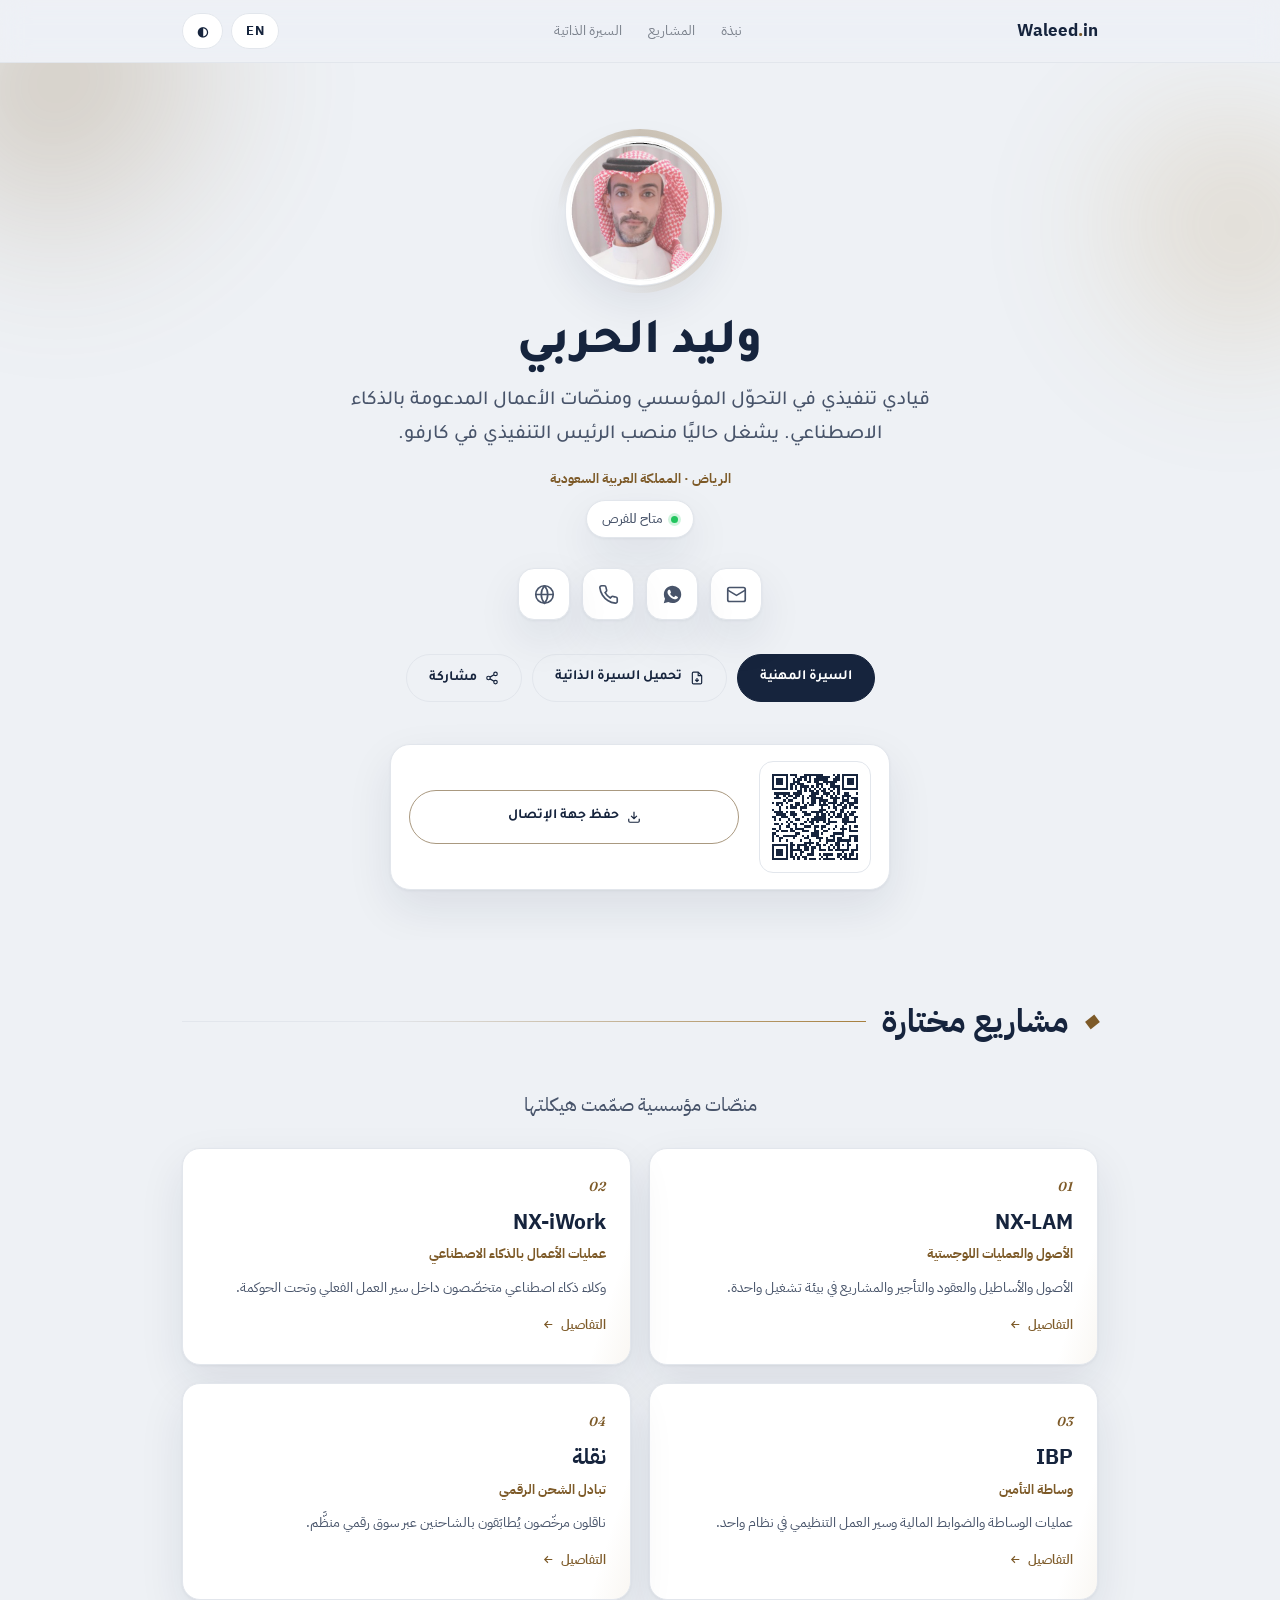
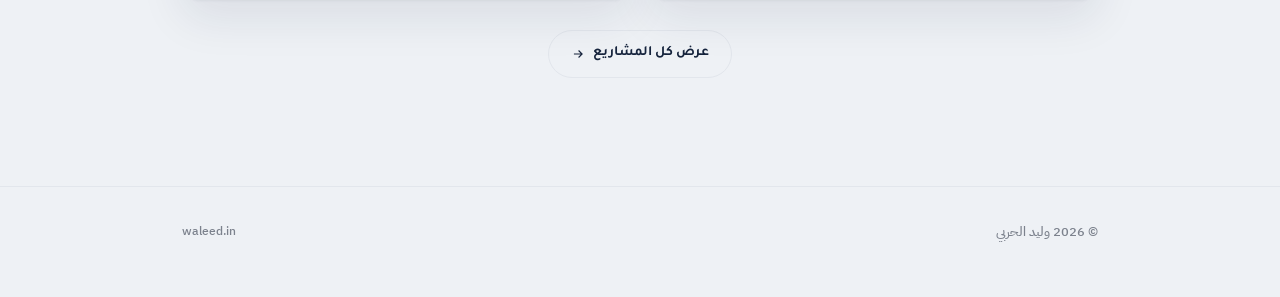
==== commit 0c16030d: "Merge Save Contact and QR into one full-width card The QR and the Save Contact button now sit inside" ====
--- a/ar/index.html
+++ b/ar/index.html
@@ -59,16 +59,17 @@
     <button class="btn btn-g" id="wa-share-btn" type="button" aria-label="مشاركة"><svg width="14" height="14" viewBox="0 0 24 24" fill="none" stroke="currentColor" stroke-width="2"><circle cx="18" cy="5" r="3"/><circle cx="6" cy="12" r="3"/><circle cx="18" cy="19" r="3"/><path d="m8.6 13.5 6.8 4M15.4 6.5l-6.8 4"/></svg>مشاركة</button>
   </div>
   <div class="save-row rv">
-    <a class="btn btn-save" id="sc2" href="/assets/Waleed-Al-Harbi-ar.vcf" download="Waleed-Al-Harbi.vcf"><span class="ic"><svg width="14" height="14" viewBox="0 0 24 24" fill="none" stroke="currentColor" stroke-width="2"><path d="M21 15v4a2 2 0 0 1-2 2H5a2 2 0 0 1-2-2v-4"/><path d="M7 10l5 5 5-5M12 15V3"/></svg></span>حفظ جهة الإتصال</a>
-    <a class="qr" href="/assets/Waleed-Al-Harbi-ar.vcf" download="Waleed-Al-Harbi.vcf">
-      <img src="/assets/img/qr-contact-ar.svg" alt="رمز QR لحفظ جهة الاتصال" width="62" height="62" loading="lazy"/>
-      <span class="hint">امسح الرمز<br/>لحفظ جهة الاتصال</span>
-    </a>
+    <div class="contact-card">
+      <a class="qr-big" href="/assets/Waleed-Al-Harbi-ar.vcf" download="Waleed-Al-Harbi.vcf" aria-label="امسح الرمز أو اضغط لحفظ جهة الاتصال">
+        <img src="/assets/img/qr-contact-ar.svg" alt="رمز QR — امسحه لحفظ جهة الاتصال" width="96" height="96"/>
+      </a>
+      <a class="btn btn-save" id="sc2" href="/assets/Waleed-Al-Harbi-ar.vcf" download="Waleed-Al-Harbi.vcf"><span class="ic"><svg width="14" height="14" viewBox="0 0 24 24" fill="none" stroke="currentColor" stroke-width="2"><path d="M21 15v4a2 2 0 0 1-2 2H5a2 2 0 0 1-2-2v-4"/><path d="M7 10l5 5 5-5M12 15V3"/></svg></span>حفظ جهة الإتصال</a>
+    </div>
   </div>
 </div></section>
 
 <section class="sec" id="work"><div class="wrap">
-  <div class="sec-hd rv"><span class="sec-num">&#9670;</span><span class="sec-title">أعمال مختارة</span><span class="sec-line"></span></div>
+  <div class="sec-hd rv"><span class="sec-num">&#9670;</span><span class="sec-title">مشاريع مختارة</span><span class="sec-line"></span></div>
   <p class="lead-in rv" style="margin-bottom:26px">منصّات مؤسسية صمّمت هيكلتها</p>
   <div class="pcards">
       <a class="pcard rv" href="projects/#nx-lam">
--- a/assets/css/site-ar.css
+++ b/assets/css/site-ar.css
@@ -378,27 +378,25 @@
 .hero .ctas>*{width:100%;justify-content:center;text-align:center;padding:11px 6px;font-size:11.5px;gap:5px;border-radius:14px}
 }
 
-/* ===== save contact + QR ===== */
-.save-row{display:flex;align-items:stretch;justify-content:center;gap:12px;margin-top:14px;flex-wrap:wrap}
-.btn-save{position:relative;overflow:hidden;background:var(--card);color:var(--ink);border:1.5px solid color-mix(in srgb,var(--ac) 55%,var(--bdr));padding:0 26px;isolation:isolate}
+/* ===== save contact card (QR + button in one frame) ===== */
+.save-row{display:flex;justify-content:center;margin-top:16px}
+.contact-card{display:flex;align-items:center;gap:20px;width:100%;max-width:500px;padding:16px 18px;border:1px solid var(--bdr);border-radius:20px;background:var(--card);box-shadow:var(--sh);transition:border-color .35s,box-shadow .35s,transform .35s}
+.contact-card:hover{border-color:color-mix(in srgb,var(--ac) 42%,var(--bdr));box-shadow:0 16px 38px rgba(22,36,61,.15);transform:translateY(-2px)}
+.qr-big{display:block;flex-shrink:0;padding:7px;border-radius:14px;background:#fff;border:1px solid var(--bdr);transition:transform .35s cubic-bezier(.34,1.4,.64,1)}
+.qr-big:hover{transform:scale(1.05)}
+.qr-big img{width:96px;height:96px;display:block}
+.btn-save{position:relative;overflow:hidden;flex:1;justify-content:center;background:transparent;color:var(--ink);border:1.5px solid color-mix(in srgb,var(--ac) 55%,var(--bdr));padding:14px 18px;isolation:isolate}
 .btn-save::before{content:'';position:absolute;inset:0;z-index:-1;background:linear-gradient(120deg,transparent 0%,color-mix(in srgb,var(--ac) 22%,transparent) 45%,transparent 70%);transform:translateX(-120%);animation:sweep 3.6s ease-in-out infinite}
 html[dir=rtl] .btn-save::before{animation-name:sweepR}
 @keyframes sweep{0%{transform:translateX(-120%)}55%,100%{transform:translateX(220%)}}
 @keyframes sweepR{0%{transform:translateX(120%)}55%,100%{transform:translateX(-220%)}}
 .btn-save .ic{display:inline-flex;animation:bob 2.4s ease-in-out infinite}
 @keyframes bob{0%,100%{transform:translateY(0)}50%{transform:translateY(2.5px)}}
-.btn-save:hover{border-color:var(--ac);color:var(--ac);transform:translateY(-2px);box-shadow:0 12px 28px rgba(22,36,61,.16)}
-.qr{display:flex;align-items:center;gap:11px;padding:9px 14px 9px 9px;border:1px solid var(--bdr);border-radius:16px;background:var(--card);box-shadow:var(--sh);transition:border-color .3s,transform .3s,box-shadow .3s}
-html[dir=rtl] .qr{padding:9px 9px 9px 14px}
-.qr:hover{border-color:var(--ac);transform:translateY(-2px);box-shadow:0 12px 28px rgba(22,36,61,.16)}
-.qr img{width:62px;height:62px;display:block;border-radius:6px;background:#fff;padding:4px}
-.qr .hint{font-size:11px;line-height:1.45;color:var(--muted);text-align:start;max-width:110px}
-@media(prefers-reduced-motion:reduce){.btn-save::before,.btn-save .ic{animation:none}}
+.btn-save:hover{border-color:var(--ac);color:var(--ac);background:color-mix(in srgb,var(--ac) 7%,transparent)}
+@media(prefers-reduced-motion:reduce){.btn-save::before,.btn-save .ic{animation:none}.contact-card,.qr-big{transition:none}}
 @media(max-width:560px){
-.save-row{gap:8px;flex-wrap:nowrap}
-.btn-save{padding:0 12px;font-size:11.5px;gap:6px;white-space:nowrap}
-.qr{padding:6px 9px 6px 6px;gap:8px}
-html[dir=rtl] .qr{padding:6px 6px 6px 9px}
-.qr img{width:48px;height:48px;padding:3px}
-.qr .hint{font-size:10px;max-width:72px;line-height:1.35}
-}
+.contact-card{gap:14px;padding:13px 14px;border-radius:18px}
+.qr-big{padding:6px;border-radius:12px}
+.qr-big img{width:80px;height:80px}
+.btn-save{padding:13px 10px;font-size:12.5px;gap:7px}
+}
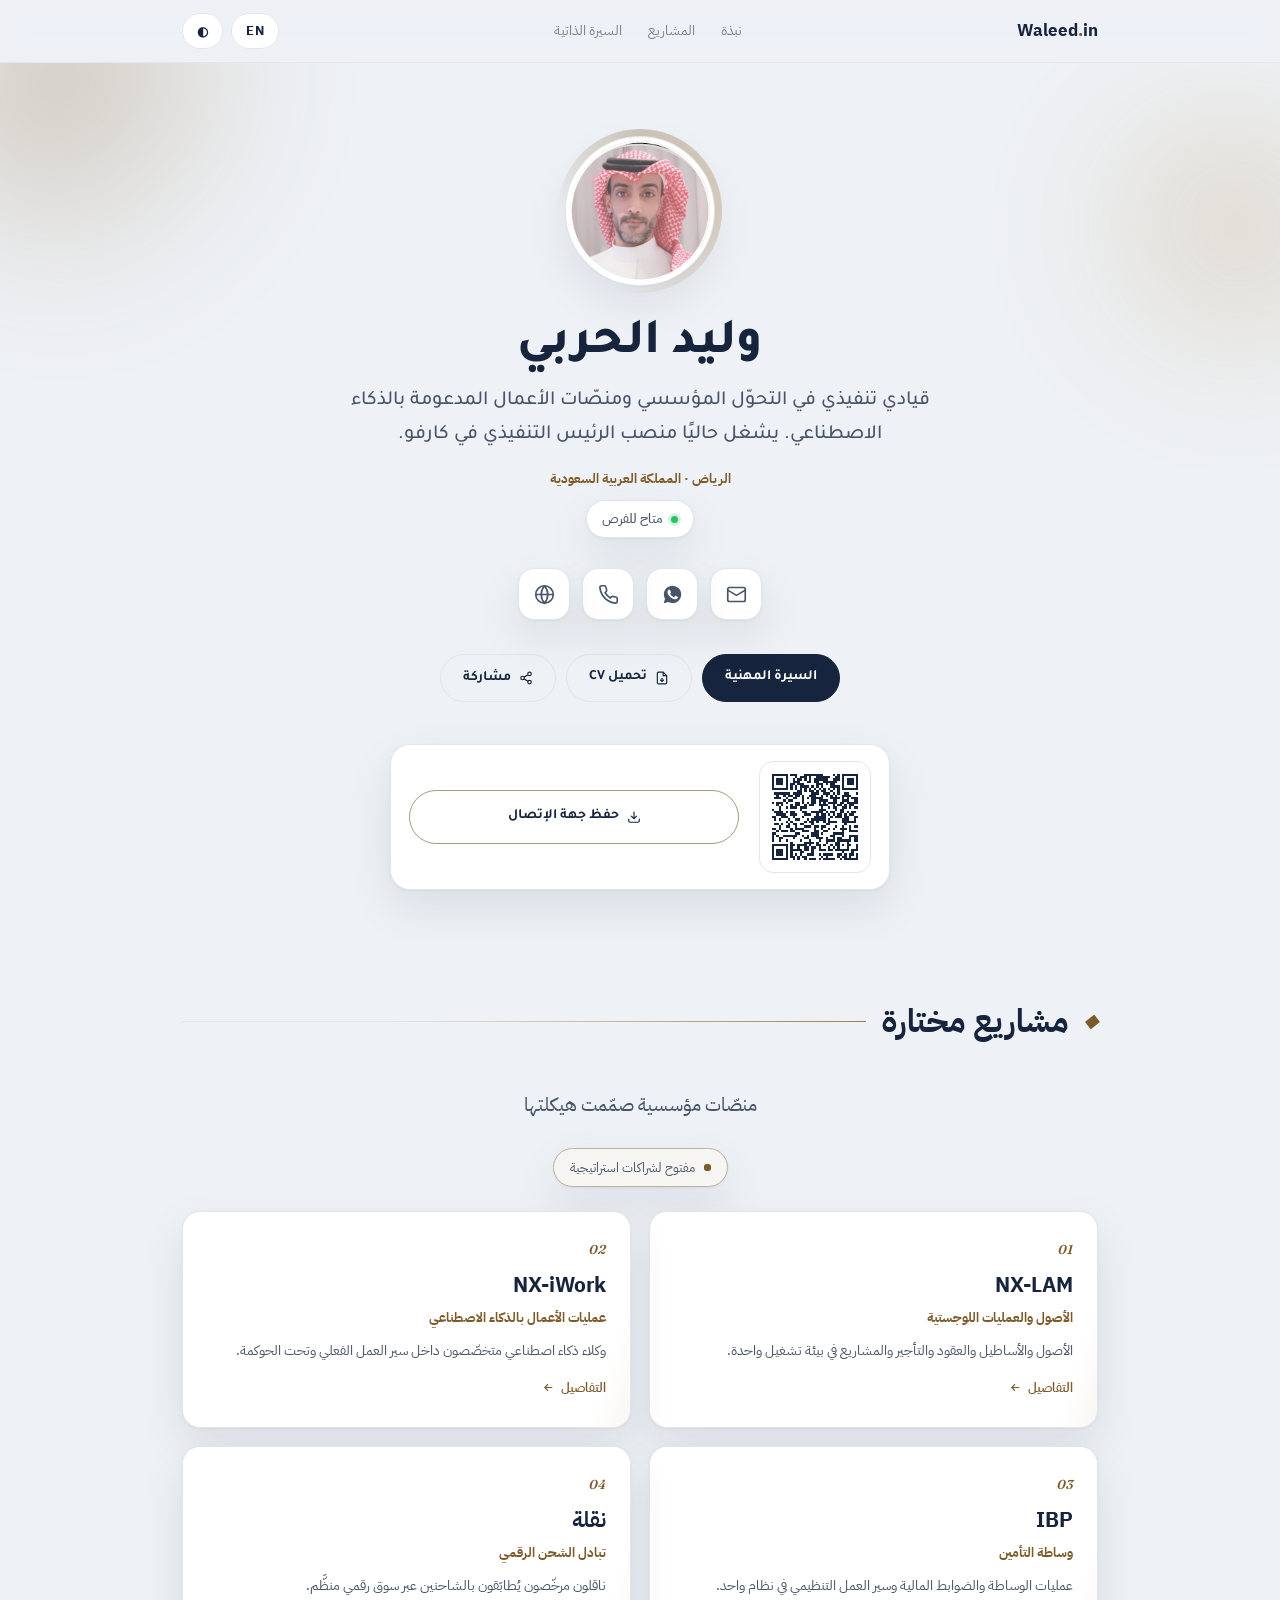
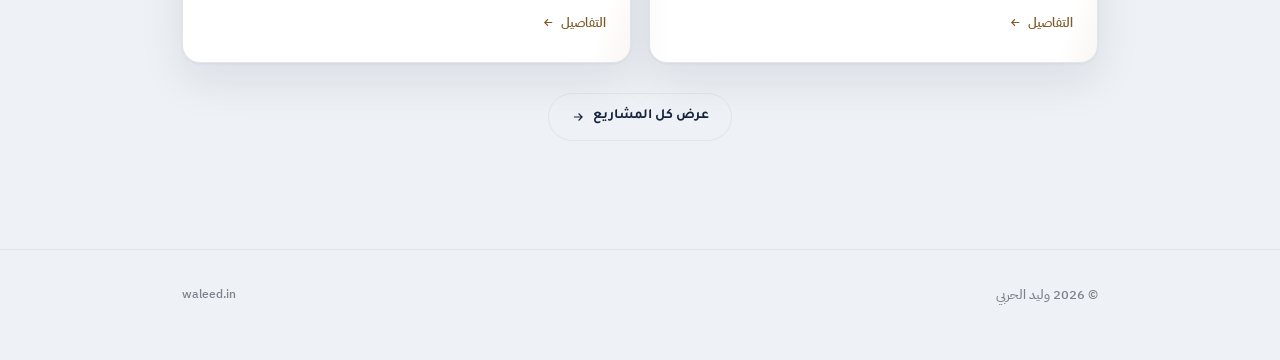
==== commit 91fe1109: "Partnership signal, brand animation, mobile back link - Partnership badge next to the projects ("Ope" ====
--- a/ar/index.html
+++ b/ar/index.html
@@ -55,7 +55,7 @@
     </div>
   <div class="ctas" style="margin-top:34px">
     <a class="btn btn-p" href="cv/">السيرة المهنية</a>
-    <a class="btn btn-g" href="/assets/Waleed-Al-Harbi-CV.pdf" download="Waleed-Al-Harbi-CV.pdf"><svg width="14" height="14" viewBox="0 0 24 24" fill="none" stroke="currentColor" stroke-width="2"><path d="M14 2H6a2 2 0 0 0-2 2v16a2 2 0 0 0 2 2h12a2 2 0 0 0 2-2V8z"/><path d="M14 2v6h6"/><path d="M12 18v-6M9 15l3 3 3-3"/></svg>تحميل السيرة الذاتية</a>
+    <a class="btn btn-g" href="/assets/Waleed-Al-Harbi-CV.pdf" download="Waleed-Al-Harbi-CV.pdf"><svg width="14" height="14" viewBox="0 0 24 24" fill="none" stroke="currentColor" stroke-width="2"><path d="M14 2H6a2 2 0 0 0-2 2v16a2 2 0 0 0 2 2h12a2 2 0 0 0 2-2V8z"/><path d="M14 2v6h6"/><path d="M12 18v-6M9 15l3 3 3-3"/></svg>تحميل CV</a>
     <button class="btn btn-g" id="wa-share-btn" type="button" aria-label="مشاركة"><svg width="14" height="14" viewBox="0 0 24 24" fill="none" stroke="currentColor" stroke-width="2"><circle cx="18" cy="5" r="3"/><circle cx="6" cy="12" r="3"/><circle cx="18" cy="19" r="3"/><path d="m8.6 13.5 6.8 4M15.4 6.5l-6.8 4"/></svg>مشاركة</button>
   </div>
   <div class="save-row rv">
@@ -71,6 +71,7 @@
 <section class="sec" id="work"><div class="wrap">
   <div class="sec-hd rv"><span class="sec-num">&#9670;</span><span class="sec-title">مشاريع مختارة</span><span class="sec-line"></span></div>
   <p class="lead-in rv" style="margin-bottom:26px">منصّات مؤسسية صمّمت هيكلتها</p>
+  <div class="rv" style="text-align:center"><span class="inv"><span class="d"></span>مفتوح لشراكات استراتيجية</span></div>
   <div class="pcards">
       <a class="pcard rv" href="projects/#nx-lam">
         <span class="n">01</span>
--- a/assets/css/site-ar.css
+++ b/assets/css/site-ar.css
@@ -400,3 +400,40 @@
 .qr-big img{width:80px;height:80px}
 .btn-save{padding:13px 10px;font-size:12.5px;gap:7px}
 }
+
+/* ===== partnership signal ===== */
+.inv{display:inline-flex;align-items:center;gap:9px;font-size:12.5px;color:var(--ink2);border:1px solid color-mix(in srgb,var(--ac) 38%,var(--bdr));background:color-mix(in srgb,var(--ac) 6%,var(--card));padding:8px 16px;border-radius:999px;box-shadow:var(--sh);margin-bottom:24px}
+.inv .d{width:7px;height:7px;border-radius:50%;background:var(--ac);flex-shrink:0;position:relative}
+.inv .d::after{content:'';position:absolute;inset:0;border-radius:50%;background:var(--ac);animation:invp 2.8s ease-out infinite}
+@keyframes invp{0%{transform:scale(1);opacity:.6}100%{transform:scale(3);opacity:0}}
+.pitch{margin-top:34px;padding:30px 32px;border:1px solid color-mix(in srgb,var(--ac) 32%,var(--bdr));border-radius:20px;background:linear-gradient(135deg,color-mix(in srgb,var(--ac) 7%,var(--card)),var(--card));box-shadow:var(--sh);text-align:center}
+.pitch h3{font-family:'IBM Plex Sans Arabic';font-weight:700;font-size:clamp(18px,2.6vw,23px);letter-spacing:-.01em;color:var(--ink);margin-bottom:10px}
+.pitch p{font-size:14.5px;color:var(--ink2);line-height:1.85;max-width:620px;margin:0 auto 20px}
+@media(prefers-reduced-motion:reduce){.inv .d::after{animation:none}}
+@media(max-width:520px){.pitch{padding:24px 20px}}
+
+/* ===== brand mark ===== */
+.brand{position:relative;display:inline-block;animation:brandin .85s cubic-bezier(.2,.7,.3,1) both}
+@keyframes brandin{from{opacity:0;transform:translateY(-7px)}to{opacity:1;transform:none}}
+.brand em{position:relative;display:inline-block;color:var(--ac);font-style:normal;transition:transform .45s cubic-bezier(.34,1.7,.64,1)}
+.brand em::after{content:'';position:absolute;left:50%;top:58%;width:5px;height:5px;margin:-2.5px 0 0 -2.5px;border-radius:50%;border:1.5px solid var(--ac);opacity:0;pointer-events:none;animation:brandping 3.2s ease-out infinite}
+@keyframes brandping{0%{transform:scale(1);opacity:.75}70%{opacity:.08}100%{transform:scale(4.6);opacity:0}}
+.brand::after{content:'';position:absolute;inset-inline:0;bottom:-4px;height:1.5px;border-radius:2px;background:linear-gradient(90deg,var(--ac),var(--ac2));transform:scaleX(0);transform-origin:left center;transition:transform .45s cubic-bezier(.2,.7,.3,1)}
+html[dir=rtl] .brand::after{transform-origin:right center}
+.brand:hover::after{transform:scaleX(1)}
+.brand:hover em{transform:scale(1.55) translateY(-1px)}
+@media(prefers-reduced-motion:reduce){.brand,.brand em::after{animation:none}.brand::after,.brand em{transition:none}}
+
+/* ===== mobile back link (inner pages) ===== */
+.navback{display:none;align-items:center;gap:6px;font-size:12.5px;font-weight:600;color:var(--ink2);border:1px solid var(--bdr);background:var(--card);padding:7px 13px 7px 10px;border-radius:999px;white-space:nowrap;transition:.22s}
+.navback svg{width:14px;height:14px;flex-shrink:0}
+html[dir=rtl] .navback{padding:7px 10px 7px 13px}
+html[dir=rtl] .navback svg{transform:scaleX(-1)}
+.navback:hover{border-color:var(--ac);color:var(--ac)}
+.navback:active{transform:scale(.96)}
+@media(max-width:860px){
+.navback{display:inline-flex}
+nav .wrap{gap:10px}
+.brand{font-size:14px}
+}
+@media(max-width:344px){.navback span{display:none}.navback{padding:7px 10px}}
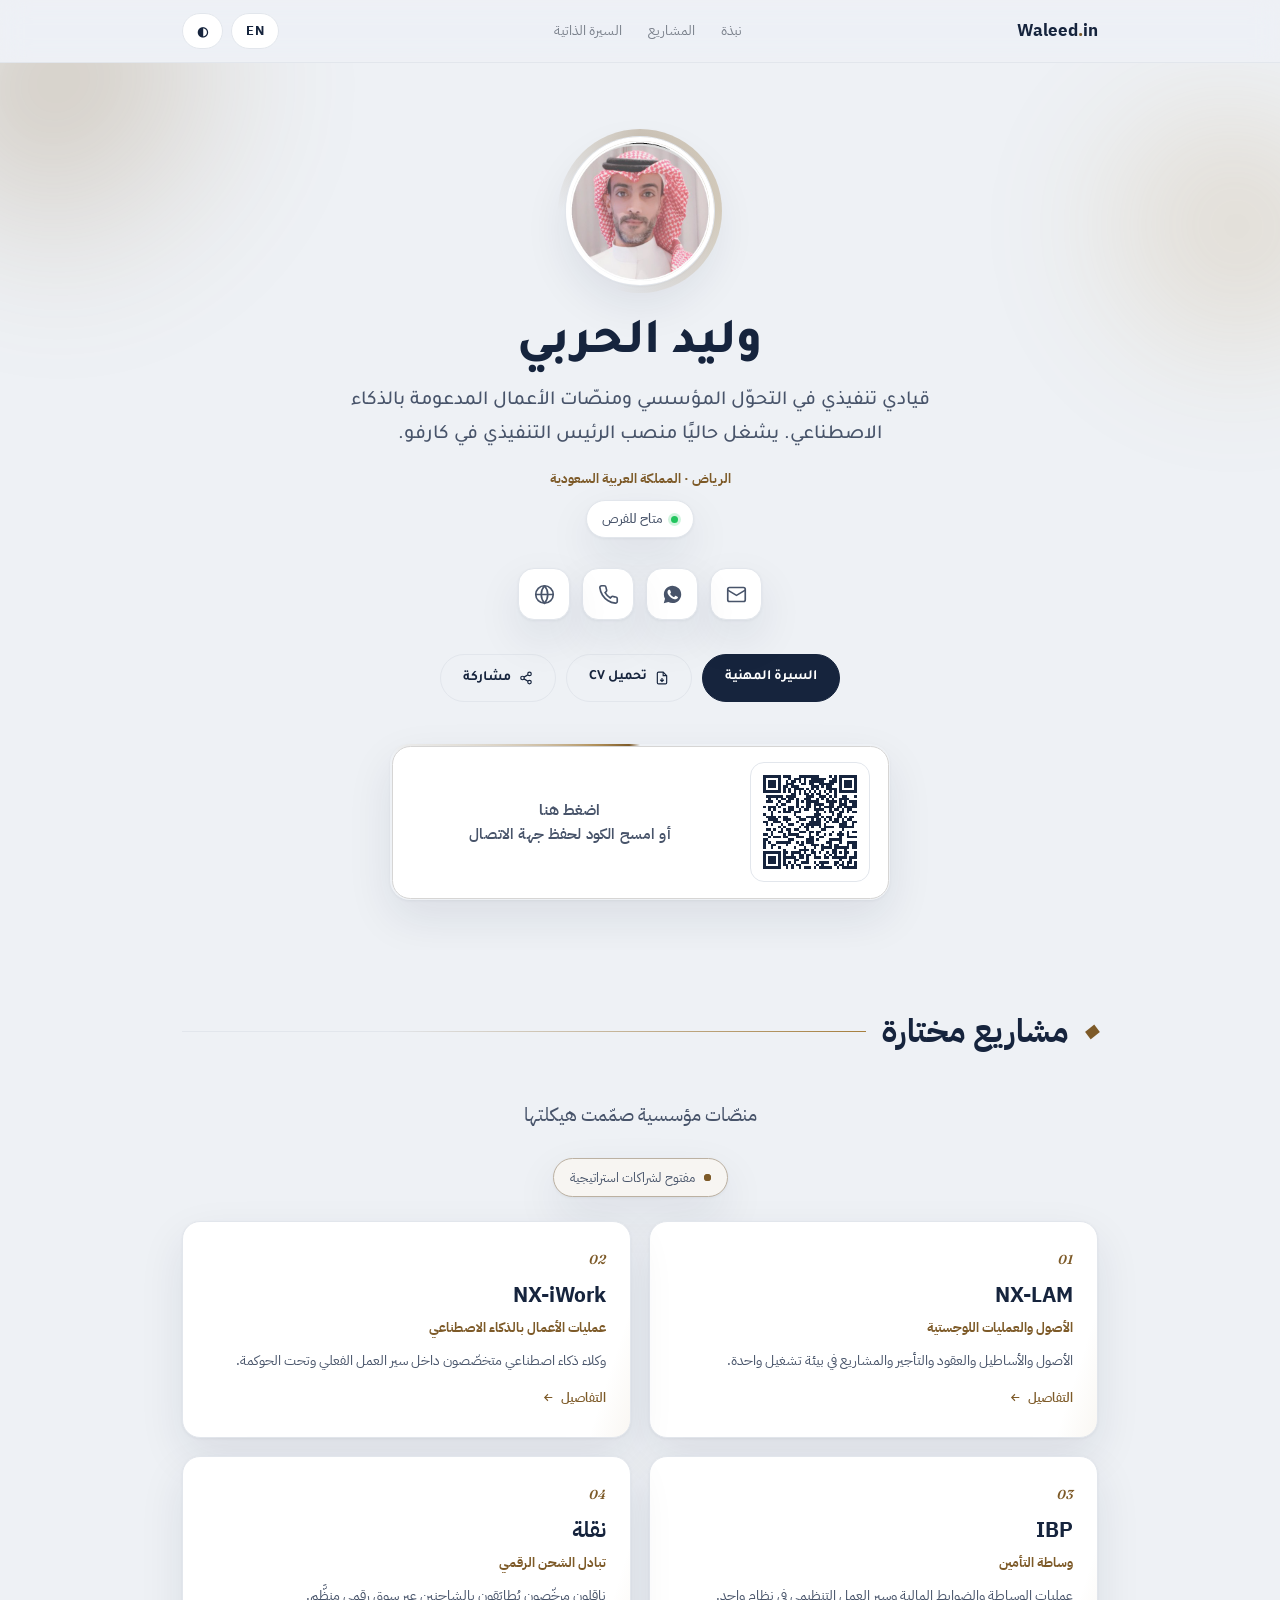
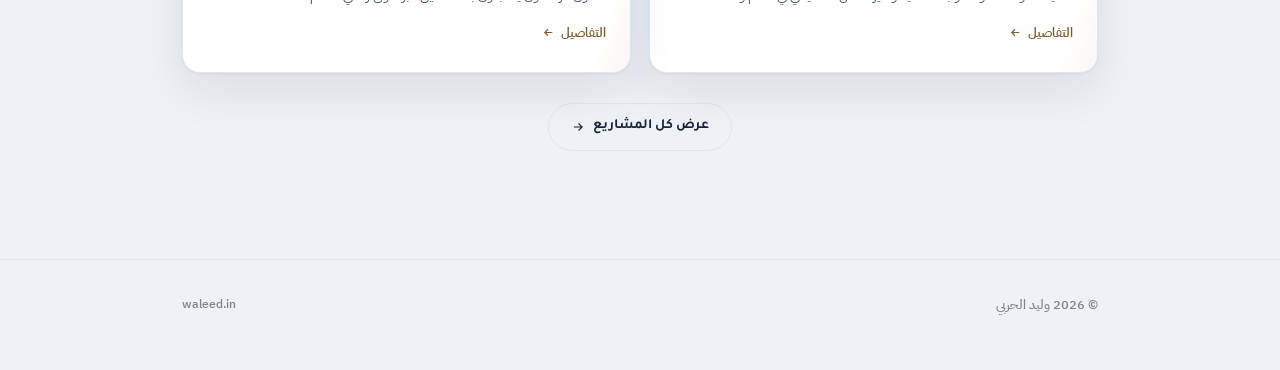
==== commit 17b7b3ed: "Contact card: drop the button, animate the whole frame The Save Contact button is gone; the entire f" ====
--- a/ar/index.html
+++ b/ar/index.html
@@ -59,12 +59,10 @@
     <button class="btn btn-g" id="wa-share-btn" type="button" aria-label="مشاركة"><svg width="14" height="14" viewBox="0 0 24 24" fill="none" stroke="currentColor" stroke-width="2"><circle cx="18" cy="5" r="3"/><circle cx="6" cy="12" r="3"/><circle cx="18" cy="19" r="3"/><path d="m8.6 13.5 6.8 4M15.4 6.5l-6.8 4"/></svg>مشاركة</button>
   </div>
   <div class="save-row rv">
-    <div class="contact-card">
-      <a class="qr-big" href="/assets/Waleed-Al-Harbi-ar.vcf" download="Waleed-Al-Harbi.vcf" aria-label="امسح الرمز أو اضغط لحفظ جهة الاتصال">
-        <img src="/assets/img/qr-contact-ar.svg" alt="رمز QR — امسحه لحفظ جهة الاتصال" width="96" height="96"/>
-      </a>
-      <a class="btn btn-save" id="sc2" href="/assets/Waleed-Al-Harbi-ar.vcf" download="Waleed-Al-Harbi.vcf"><span class="ic"><svg width="14" height="14" viewBox="0 0 24 24" fill="none" stroke="currentColor" stroke-width="2"><path d="M21 15v4a2 2 0 0 1-2 2H5a2 2 0 0 1-2-2v-4"/><path d="M7 10l5 5 5-5M12 15V3"/></svg></span>حفظ جهة الإتصال</a>
-    </div>
+    <a class="contact-card" href="/assets/Waleed-Al-Harbi-ar.vcf" download="Waleed-Al-Harbi.vcf" aria-label="اضغط أو امسح الكود لحفظ جهة الاتصال">
+      <span class="qr-big"><img src="/assets/img/qr-contact-ar.svg" alt="رمز QR — امسحه لحفظ جهة الاتصال" width="104" height="104"/></span>
+      <span class="qr-cta"><b>اضغط هنا</b> أو امسح الكود لحفظ جهة الاتصال</span>
+    </a>
   </div>
 </div></section>
 
--- a/assets/css/site-ar.css
+++ b/assets/css/site-ar.css
@@ -378,27 +378,33 @@
 .hero .ctas>*{width:100%;justify-content:center;text-align:center;padding:11px 6px;font-size:11.5px;gap:5px;border-radius:14px}
 }
 
-/* ===== save contact card (QR + button in one frame) ===== */
+/* ===== save contact card (QR + shimmering call to action) ===== */
 .save-row{display:flex;justify-content:center;margin-top:16px}
-.contact-card{display:flex;align-items:center;gap:20px;width:100%;max-width:500px;padding:16px 18px;border:1px solid var(--bdr);border-radius:20px;background:var(--card);box-shadow:var(--sh);transition:border-color .35s,box-shadow .35s,transform .35s}
-.contact-card:hover{border-color:color-mix(in srgb,var(--ac) 42%,var(--bdr));box-shadow:0 16px 38px rgba(22,36,61,.15);transform:translateY(-2px)}
+.contact-card{position:relative;isolation:isolate;overflow:hidden;display:flex;align-items:center;gap:20px;width:100%;max-width:500px;padding:18px 20px;border-radius:20px;background:transparent;box-shadow:var(--sh);cursor:pointer;color:inherit;transition:box-shadow .35s,transform .35s}
+.contact-card::before{content:'';position:absolute;inset:-70%;z-index:-2;background:conic-gradient(transparent 0deg,transparent 285deg,color-mix(in srgb,var(--ac2) 85%,transparent) 330deg,var(--ac) 352deg,transparent 360deg);animation:beam 4.5s linear infinite}
+.contact-card::after{content:'';position:absolute;inset:1.5px;z-index:-1;border-radius:18.5px;background:var(--card);border:1px solid color-mix(in srgb,var(--ac) 12%,var(--bdr))}
+@keyframes beam{to{transform:rotate(360deg)}}
+.contact-card>*{position:relative;z-index:1}
+.contact-card:hover{box-shadow:0 16px 38px rgba(22,36,61,.16);transform:translateY(-2px)}
+.contact-card:hover::before{animation-duration:1.8s}
+.contact-card:active{transform:translateY(0) scale(.99)}
 .qr-big{display:block;flex-shrink:0;padding:7px;border-radius:14px;background:#fff;border:1px solid var(--bdr);transition:transform .35s cubic-bezier(.34,1.4,.64,1)}
-.qr-big:hover{transform:scale(1.05)}
-.qr-big img{width:96px;height:96px;display:block}
-.btn-save{position:relative;overflow:hidden;flex:1;justify-content:center;background:transparent;color:var(--ink);border:1.5px solid color-mix(in srgb,var(--ac) 55%,var(--bdr));padding:14px 18px;isolation:isolate}
-.btn-save::before{content:'';position:absolute;inset:0;z-index:-1;background:linear-gradient(120deg,transparent 0%,color-mix(in srgb,var(--ac) 22%,transparent) 45%,transparent 70%);transform:translateX(-120%);animation:sweep 3.6s ease-in-out infinite}
-html[dir=rtl] .btn-save::before{animation-name:sweepR}
-@keyframes sweep{0%{transform:translateX(-120%)}55%,100%{transform:translateX(220%)}}
-@keyframes sweepR{0%{transform:translateX(120%)}55%,100%{transform:translateX(-220%)}}
-.btn-save .ic{display:inline-flex;animation:bob 2.4s ease-in-out infinite}
-@keyframes bob{0%,100%{transform:translateY(0)}50%{transform:translateY(2.5px)}}
-.btn-save:hover{border-color:var(--ac);color:var(--ac);background:color-mix(in srgb,var(--ac) 7%,transparent)}
-@media(prefers-reduced-motion:reduce){.btn-save::before,.btn-save .ic{animation:none}.contact-card,.qr-big{transition:none}}
+.contact-card:hover .qr-big{transform:scale(1.04)}
+.qr-big img{width:104px;height:104px;display:block}
+.qr-cta{flex:1;text-align:center;font-size:15px;font-weight:600;line-height:1.6;letter-spacing:.01em;
+  background:linear-gradient(100deg,var(--ink2) 0%,var(--ink2) 38%,var(--ac2) 47%,var(--ac) 53%,var(--ink2) 62%,var(--ink2) 100%);
+  background-size:280% 100%;-webkit-background-clip:text;background-clip:text;color:transparent;
+  animation:ctashine 3.4s cubic-bezier(.55,0,.45,1) infinite}
+@keyframes ctashine{0%{background-position:130% 0}60%,100%{background-position:-30% 0}}
+html[dir=rtl] .qr-cta{animation-name:ctashineR}
+@keyframes ctashineR{0%{background-position:-30% 0}60%,100%{background-position:130% 0}}
+.qr-cta b{display:block;font-weight:700}
+@media(prefers-reduced-motion:reduce){.qr-cta{animation:none;background:none;color:var(--ink2)}.contact-card,.qr-big{transition:none}.contact-card::before{animation:none;background:var(--ac)}}
 @media(max-width:560px){
 .contact-card{gap:14px;padding:13px 14px;border-radius:18px}
 .qr-big{padding:6px;border-radius:12px}
-.qr-big img{width:80px;height:80px}
-.btn-save{padding:13px 10px;font-size:12.5px;gap:7px}
+.qr-big img{width:86px;height:86px}
+.qr-cta{font-size:13px;line-height:1.55}
 }
 
 /* ===== partnership signal ===== */
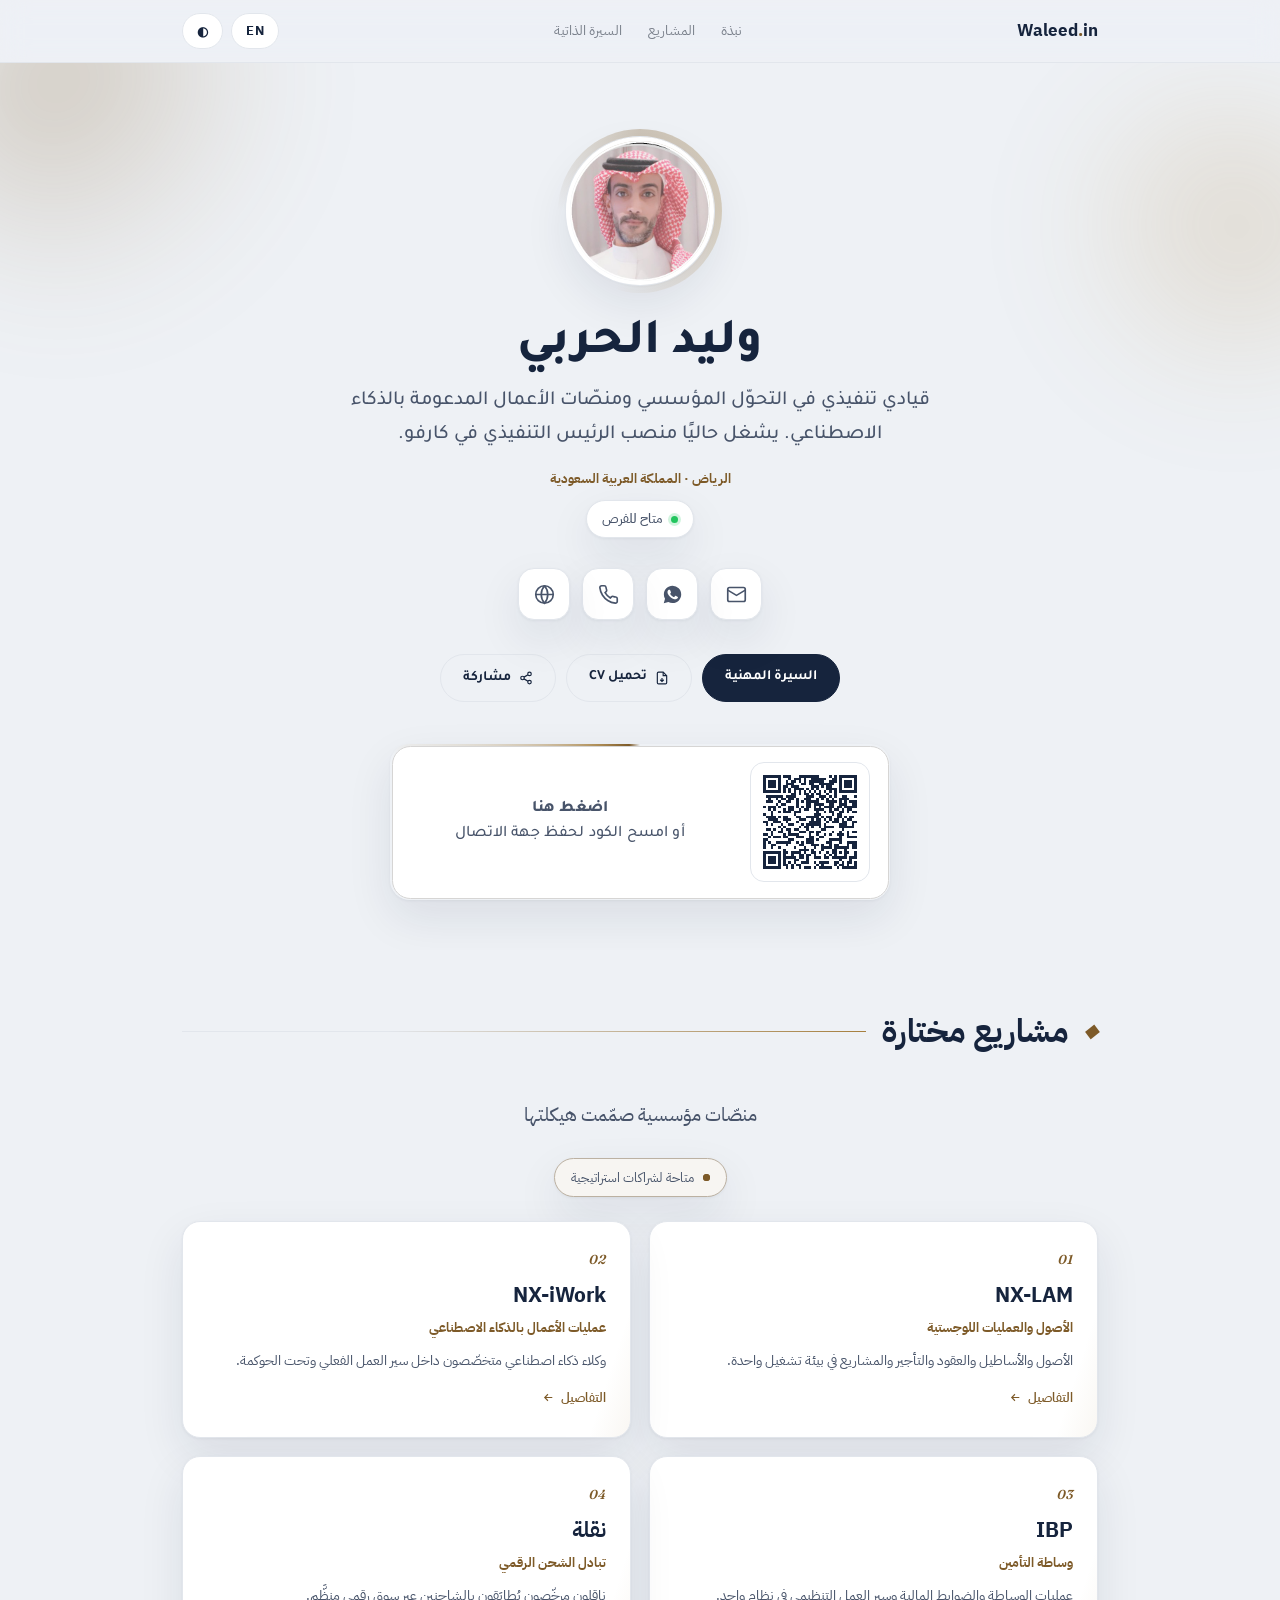
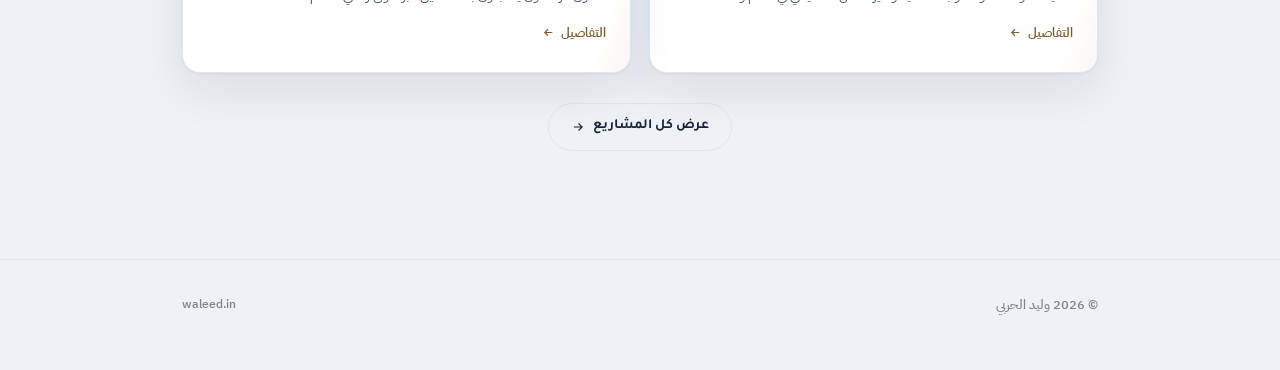
==== commit 47b05032: "Revert brand animation, Tajawal for card caption, badge wording - Removed the brand mark animation (" ====
--- a/ar/index.html
+++ b/ar/index.html
@@ -69,7 +69,7 @@
 <section class="sec" id="work"><div class="wrap">
   <div class="sec-hd rv"><span class="sec-num">&#9670;</span><span class="sec-title">مشاريع مختارة</span><span class="sec-line"></span></div>
   <p class="lead-in rv" style="margin-bottom:26px">منصّات مؤسسية صمّمت هيكلتها</p>
-  <div class="rv" style="text-align:center"><span class="inv"><span class="d"></span>مفتوح لشراكات استراتيجية</span></div>
+  <div class="rv" style="text-align:center"><span class="inv"><span class="d"></span>متاحة لشراكات استراتيجية</span></div>
   <div class="pcards">
       <a class="pcard rv" href="projects/#nx-lam">
         <span class="n">01</span>
--- a/assets/css/site-ar.css
+++ b/assets/css/site-ar.css
@@ -391,14 +391,14 @@
 .qr-big{display:block;flex-shrink:0;padding:7px;border-radius:14px;background:#fff;border:1px solid var(--bdr);transition:transform .35s cubic-bezier(.34,1.4,.64,1)}
 .contact-card:hover .qr-big{transform:scale(1.04)}
 .qr-big img{width:104px;height:104px;display:block}
-.qr-cta{flex:1;text-align:center;font-size:15px;font-weight:600;line-height:1.6;letter-spacing:.01em;
+.qr-cta{flex:1;text-align:center;font-family:'Tajawal';font-size:16px;font-weight:500;line-height:1.6;letter-spacing:.01em;
   background:linear-gradient(100deg,var(--ink2) 0%,var(--ink2) 38%,var(--ac2) 47%,var(--ac) 53%,var(--ink2) 62%,var(--ink2) 100%);
   background-size:280% 100%;-webkit-background-clip:text;background-clip:text;color:transparent;
   animation:ctashine 3.4s cubic-bezier(.55,0,.45,1) infinite}
 @keyframes ctashine{0%{background-position:130% 0}60%,100%{background-position:-30% 0}}
 html[dir=rtl] .qr-cta{animation-name:ctashineR}
 @keyframes ctashineR{0%{background-position:-30% 0}60%,100%{background-position:130% 0}}
-.qr-cta b{display:block;font-weight:700}
+.qr-cta b{display:block;font-weight:800}
 @media(prefers-reduced-motion:reduce){.qr-cta{animation:none;background:none;color:var(--ink2)}.contact-card,.qr-big{transition:none}.contact-card::before{animation:none;background:var(--ac)}}
 @media(max-width:560px){
 .contact-card{gap:14px;padding:13px 14px;border-radius:18px}
@@ -417,18 +417,6 @@
 .pitch p{font-size:14.5px;color:var(--ink2);line-height:1.85;max-width:620px;margin:0 auto 20px}
 @media(prefers-reduced-motion:reduce){.inv .d::after{animation:none}}
 @media(max-width:520px){.pitch{padding:24px 20px}}
-
-/* ===== brand mark ===== */
-.brand{position:relative;display:inline-block;animation:brandin .85s cubic-bezier(.2,.7,.3,1) both}
-@keyframes brandin{from{opacity:0;transform:translateY(-7px)}to{opacity:1;transform:none}}
-.brand em{position:relative;display:inline-block;color:var(--ac);font-style:normal;transition:transform .45s cubic-bezier(.34,1.7,.64,1)}
-.brand em::after{content:'';position:absolute;left:50%;top:58%;width:5px;height:5px;margin:-2.5px 0 0 -2.5px;border-radius:50%;border:1.5px solid var(--ac);opacity:0;pointer-events:none;animation:brandping 3.2s ease-out infinite}
-@keyframes brandping{0%{transform:scale(1);opacity:.75}70%{opacity:.08}100%{transform:scale(4.6);opacity:0}}
-.brand::after{content:'';position:absolute;inset-inline:0;bottom:-4px;height:1.5px;border-radius:2px;background:linear-gradient(90deg,var(--ac),var(--ac2));transform:scaleX(0);transform-origin:left center;transition:transform .45s cubic-bezier(.2,.7,.3,1)}
-html[dir=rtl] .brand::after{transform-origin:right center}
-.brand:hover::after{transform:scaleX(1)}
-.brand:hover em{transform:scale(1.55) translateY(-1px)}
-@media(prefers-reduced-motion:reduce){.brand,.brand em::after{animation:none}.brand::after,.brand em{transition:none}}
 
 /* ===== mobile back link (inner pages) ===== */
 .navback{display:none;align-items:center;gap:6px;font-size:12.5px;font-weight:600;color:var(--ink2);border:1px solid var(--bdr);background:var(--card);padding:7px 13px 7px 10px;border-radius:999px;white-space:nowrap;transition:.22s}
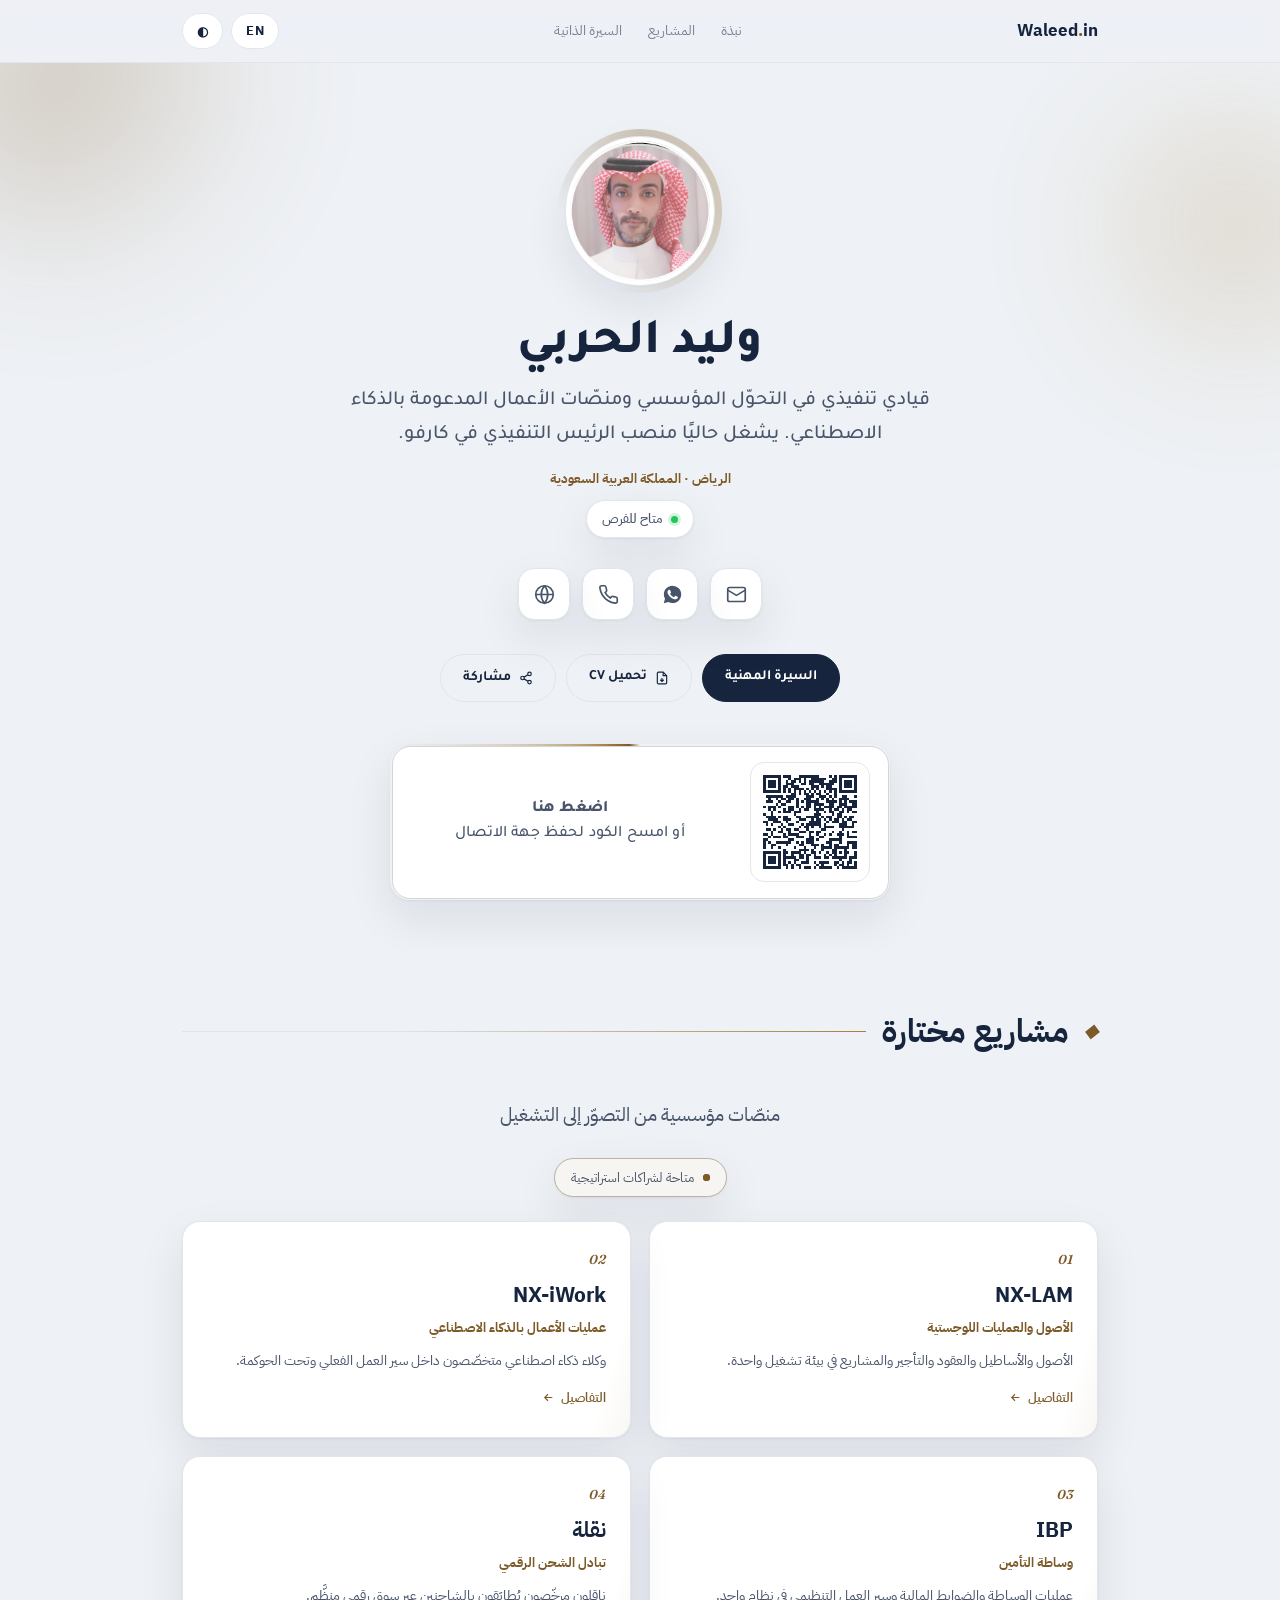
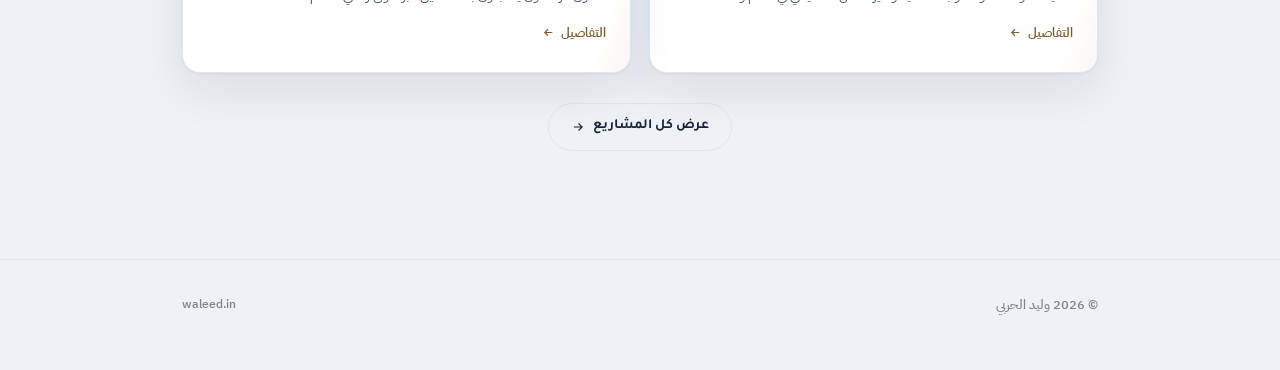
==== commit 73b8c8b9: "Reword the platforms line away from a literal 'architected' Home subtitle: منصّات مؤسسية من التصوّر " ====
--- a/ar/index.html
+++ b/ar/index.html
@@ -68,7 +68,7 @@
 
 <section class="sec" id="work"><div class="wrap">
   <div class="sec-hd rv"><span class="sec-num">&#9670;</span><span class="sec-title">مشاريع مختارة</span><span class="sec-line"></span></div>
-  <p class="lead-in rv" style="margin-bottom:26px">منصّات مؤسسية صمّمت هيكلتها</p>
+  <p class="lead-in rv" style="margin-bottom:26px">منصّات مؤسسية من التصوّر إلى التشغيل</p>
   <div class="rv" style="text-align:center"><span class="inv"><span class="d"></span>متاحة لشراكات استراتيجية</span></div>
   <div class="pcards">
       <a class="pcard rv" href="projects/#nx-lam">
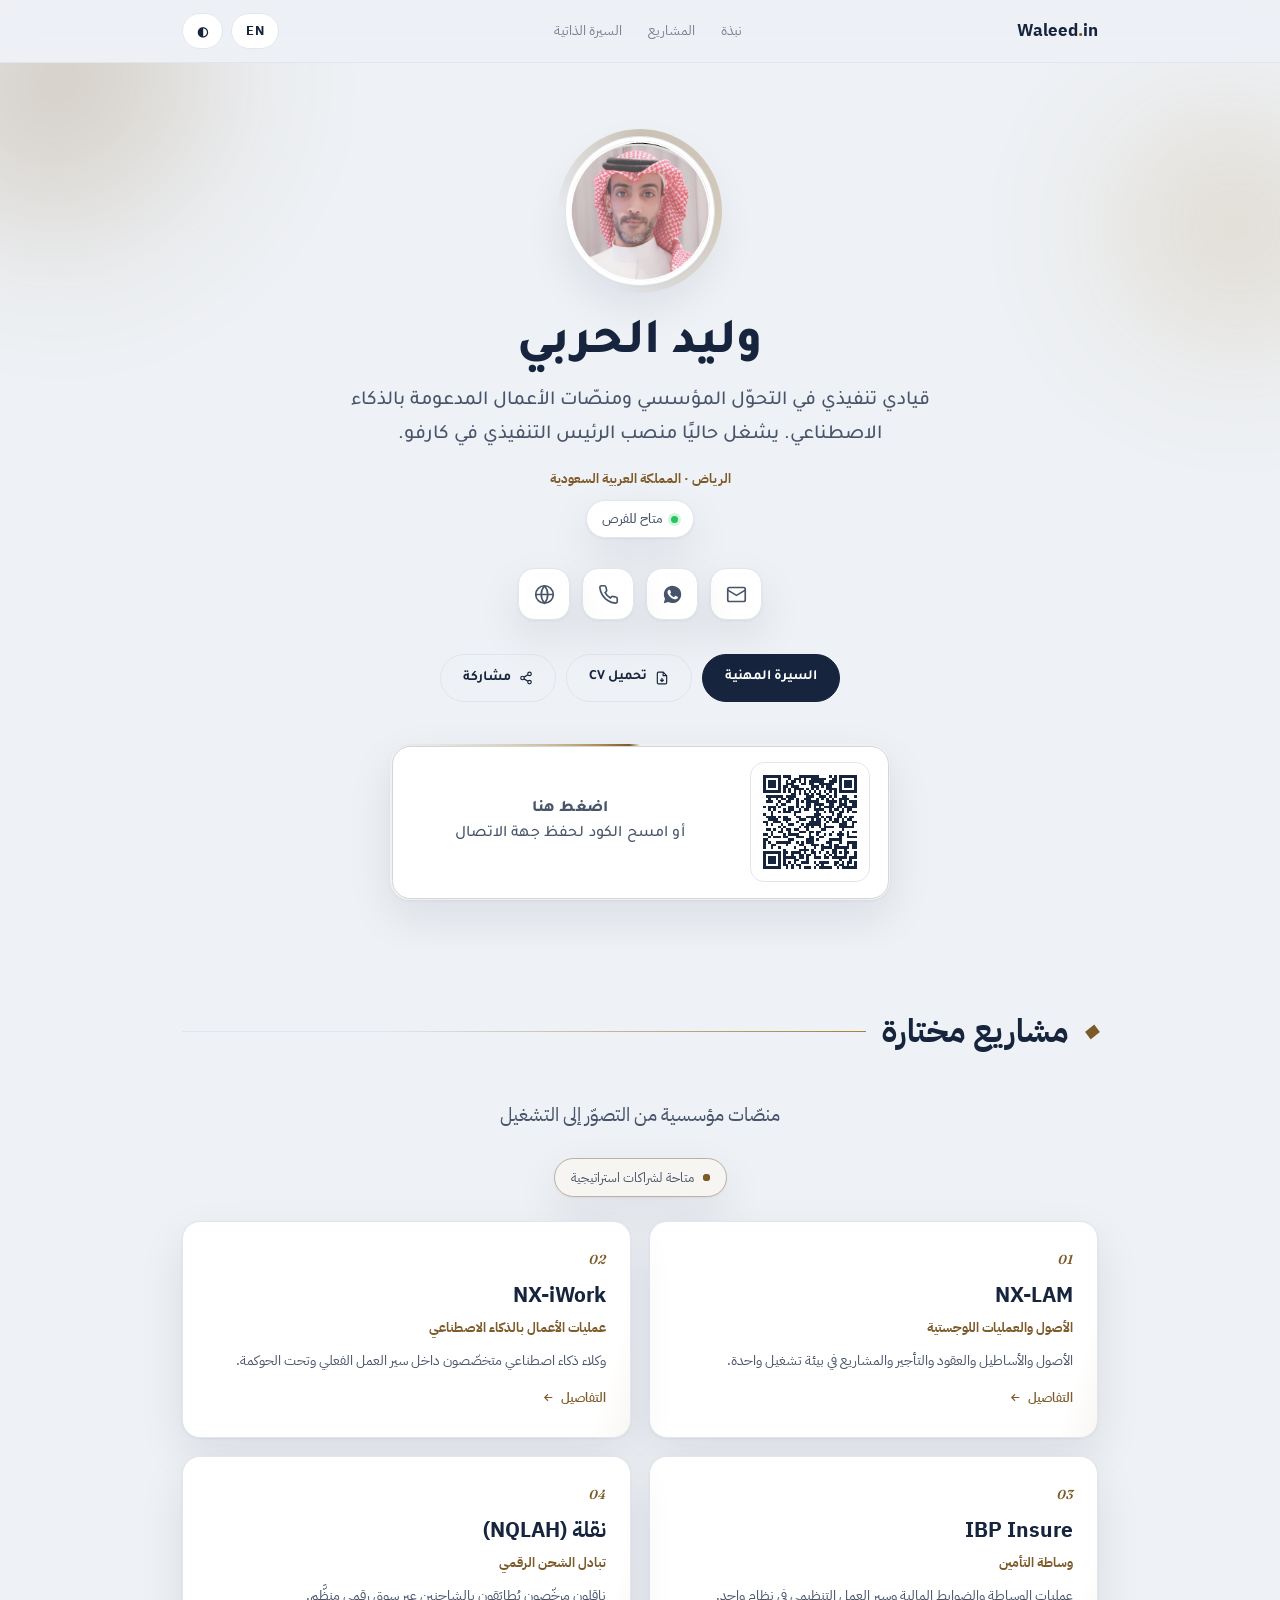
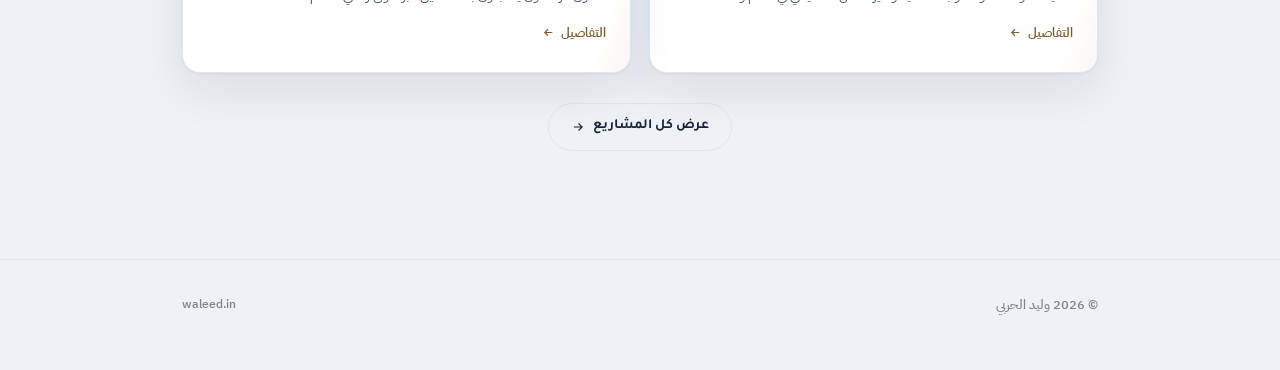
==== commit 5b0733ee: "Rename platforms: IBP Insure and NQLAH IBP is now IBP Insure everywhere; Naqlah is NQLAH in English " ====
--- a/ar/index.html
+++ b/ar/index.html
@@ -85,13 +85,13 @@
       </a>
       <a class="pcard rv" href="projects/#ibp">
         <span class="n">03</span>
-        <h3>IBP</h3><span class="t">وساطة التأمين</span>
+        <h3>IBP Insure</h3><span class="t">وساطة التأمين</span>
         <p>عمليات الوساطة والضوابط المالية وسير العمل التنظيمي في نظام واحد.</p>
         <span class="go">التفاصيل <svg viewBox="0 0 24 24" fill="none" stroke="currentColor" stroke-width="2"><path d="M5 12h14M13 6l6 6-6 6"/></svg></span>
       </a>
       <a class="pcard rv" href="projects/#naqlah">
         <span class="n">04</span>
-        <h3>نقلة</h3><span class="t">تبادل الشحن الرقمي</span>
+        <h3>نقلة (NQLAH)</h3><span class="t">تبادل الشحن الرقمي</span>
         <p>ناقلون مرخّصون يُطابَقون بالشاحنين عبر سوق رقمي منظَّم.</p>
         <span class="go">التفاصيل <svg viewBox="0 0 24 24" fill="none" stroke="currentColor" stroke-width="2"><path d="M5 12h14M13 6l6 6-6 6"/></svg></span>
       </a>
